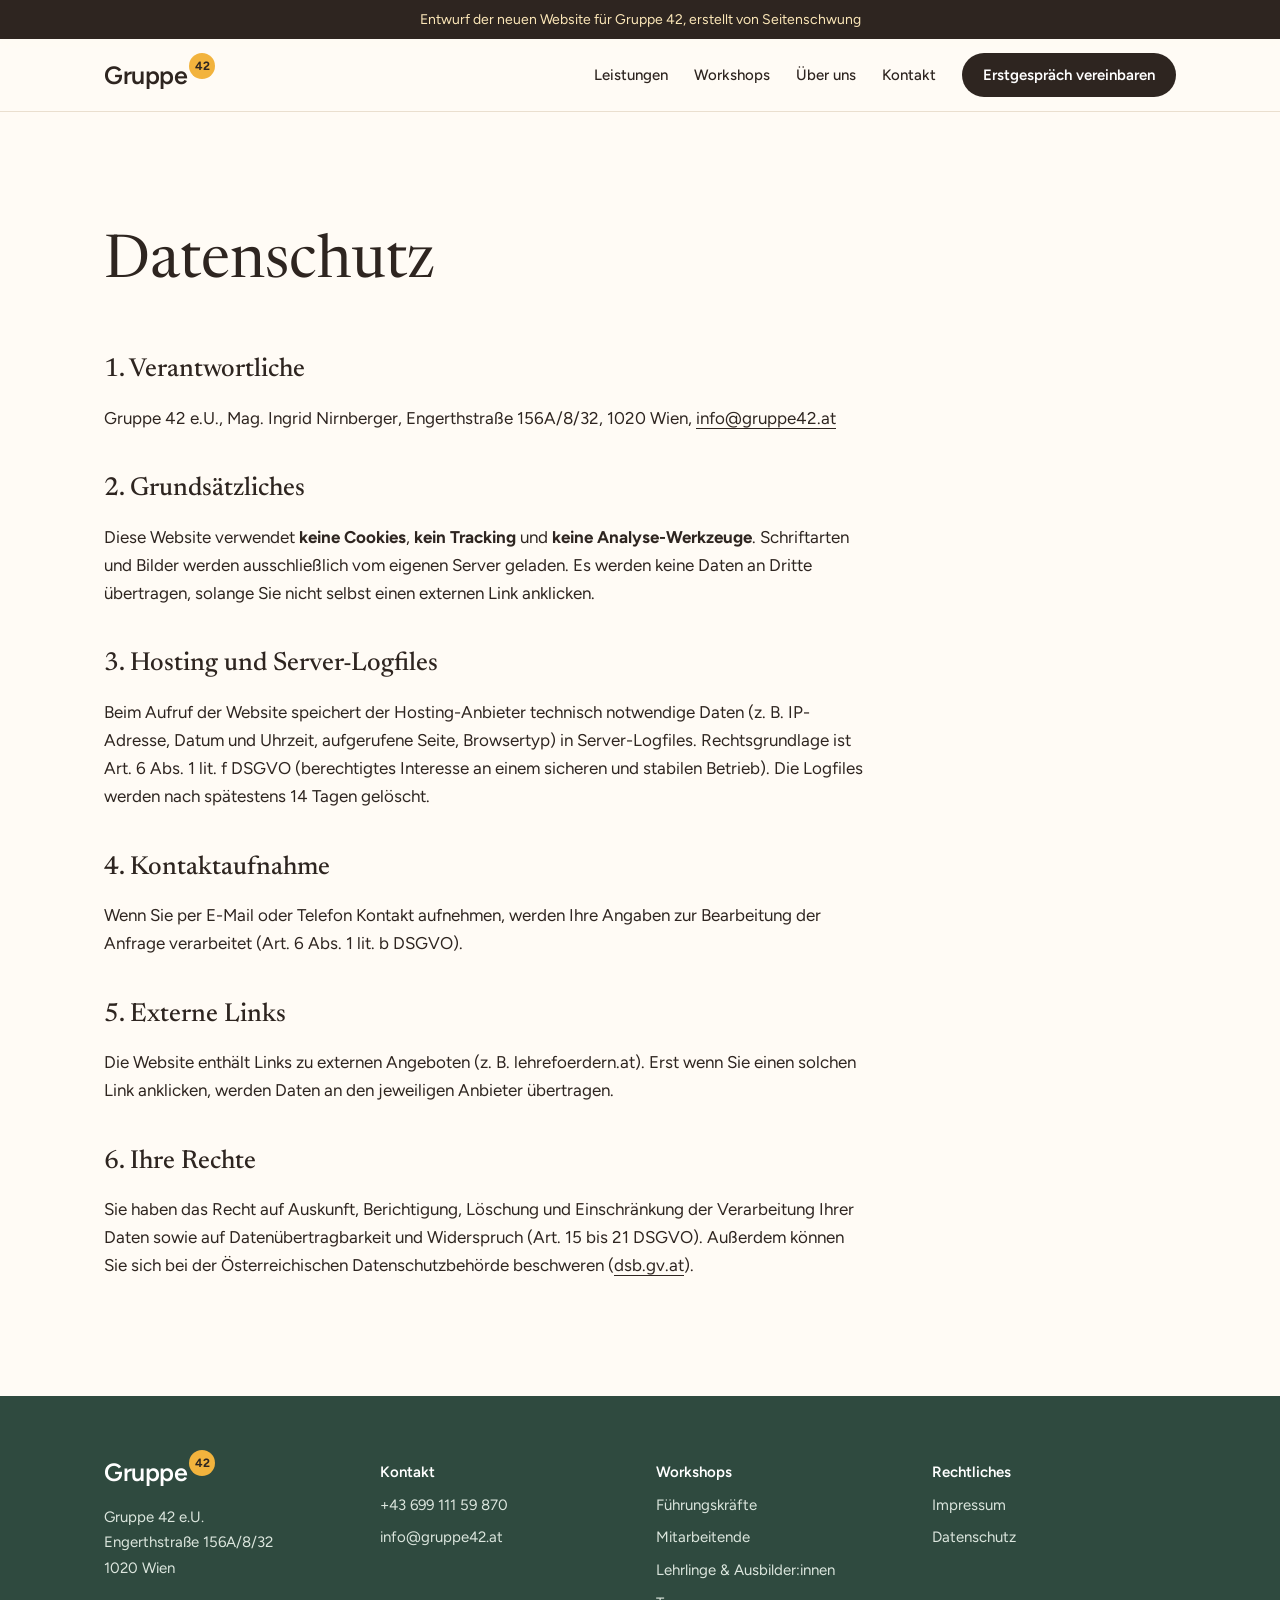
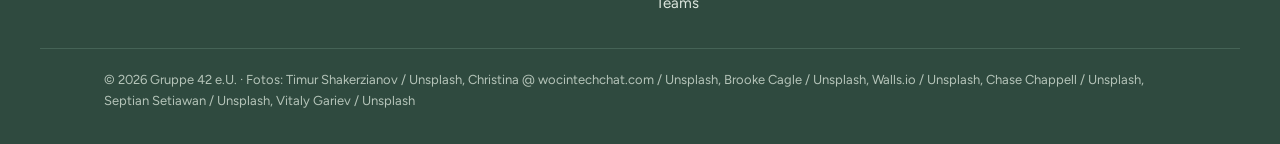
==== public/datenschutz.html @ 14078b22 "Add Gruppe 42 website (built from Nirnberger/sample_sites, template beratung) Static build of kunden" ====
<!doctype html>
<html lang="de">
<head>
<meta charset="utf-8">
<meta name="viewport" content="width=device-width, initial-scale=1">
<title>Datenschutz – Gruppe 42</title>
<meta name="description" content="Datenschutz der Website von Gruppe 42 e.U..">
<meta name="robots" content="noindex, nofollow">

<meta name="theme-color" content="#FFFBF5">
<link rel="icon" href="favicon.svg" type="image/svg+xml">
<link rel="preload" href="fonts/newsreader-latin-wght-normal.woff2" as="font" type="font/woff2" crossorigin>
<link rel="preload" href="fonts/figtree-latin-wght-normal.woff2" as="font" type="font/woff2" crossorigin>

<meta property="og:type" content="website">
<meta property="og:locale" content="de_AT">
<meta property="og:site_name" content="Gruppe 42">
<meta property="og:title" content="Datenschutz – Gruppe 42">
<meta property="og:description" content="Datenschutz der Website von Gruppe 42 e.U..">
<meta property="og:image" content="img/hero-1200.webp">
<meta name="twitter:card" content="summary_large_image">
<style>@font-face{font-family:"Newsreader";src:url("fonts/newsreader-latin-wght-normal.woff2") format("woff2");font-weight:400 600;font-style:normal;font-display:swap}@font-face{font-family:"Newsreader";src:url("fonts/newsreader-latin-wght-italic.woff2") format("woff2");font-weight:400 600;font-style:italic;font-display:swap}@font-face{font-family:"Figtree";src:url("fonts/figtree-latin-wght-normal.woff2") format("woff2");font-weight:400 700;font-style:normal;font-display:swap}:root{--honig:#F2B33D;--honig-hell:#FCE7B8;--creme:#FFFBF5;--sand:#F8EEDF;--espresso:#2E2520;--text-2:#574A40;--stein:#74655A;--terrakotta:#9A4E1A;--wald:#2F4A3F;--wald-linie:#456356;--salbei:#DCE6DE;--salbei-2:#B5C4B9;--linie:#EADFCF;--linie-2:#E0D2BE;--titel:"Newsreader",Georgia,serif;--text:"Figtree",system-ui,-apple-system,"Segoe UI",sans-serif;--breite:1200px;--rand:clamp(20px,5vw,64px);--abstand:clamp(64px,8vw,112px)}*,*::before,*::after{box-sizing:border-box}html{-webkit-text-size-adjust:100%;scroll-behavior:smooth;scroll-padding-top:88px}@media (prefers-reduced-motion:reduce){html{scroll-behavior:auto}}body{margin:0;background:var(--creme);color:var(--espresso);font-family:var(--text);font-size:17px;line-height:1.65}img{max-width:100%;height:auto;display:block}picture{display:contents}a{color:var(--espresso);text-underline-offset:4px}a:hover{color:var(--terrakotta)}:focus-visible{outline:3px solid var(--espresso);outline-offset:3px;border-radius:4px}h1,h2,h3,p,ul,ol,figure,blockquote{margin:0}em{font-style:italic;color:var(--terrakotta)}.sr-only{position:absolute;width:1px;height:1px;overflow:hidden;clip:rect(0 0 0 0);white-space:nowrap}.skip-link{position:absolute;left:16px;top:-60px;z-index:50;padding:10px 16px;background:var(--espresso);color:#fff;border-radius:8px}.skip-link:focus{top:12px;color:#fff}.container{max-width:var(--breite);margin:0 auto;padding-inline:var(--rand)}.abschnitt{padding-block:var(--abstand)}.sand{background:var(--sand)}.kicker{font-size:13px;font-weight:600;letter-spacing:.12em;text-transform:uppercase;color:var(--terrakotta);margin-bottom:14px}.titel-gross,.titel{font-family:var(--titel);font-weight:400;letter-spacing:-.01em}.titel{font-size:clamp(34px,4.4vw,54px);line-height:1.08}.leise{color:var(--text-2)}.kopfzeile{display:flex;flex-wrap:wrap;justify-content:space-between;align-items:flex-end;gap:16px 40px;margin-bottom:48px}.kopfzeile>div{max-width:680px}.textlink{font-weight:600;text-decoration-thickness:2px}.entwurf{background:var(--espresso);color:var(--honig-hell);font-size:14px;text-align:center;padding:8px 16px}.knopf{display:inline-flex;align-items:center;justify-content:center;gap:10px;min-height:52px;padding:0 26px;border-radius:999px;font-weight:600;text-decoration:none;border:1.5px solid transparent;transition:background-color .2s,color .2s,border-color .2s}.knopf .icon{width:18px;height:18px}.knopf-honig{background:var(--honig);color:var(--espresso)}.knopf-honig:hover{background:#E8A52A;color:var(--espresso)}.knopf-dunkel{background:var(--espresso);color:#fff}.knopf-dunkel:hover{background:#4A3D35;color:#fff}.knopf-rand{border-color:var(--espresso);color:var(--espresso)}.knopf-rand:hover{background:var(--espresso);color:#fff}.knoepfe{display:flex;flex-wrap:wrap;gap:12px}.icon{width:20px;height:20px;flex:none}.kopf{position:sticky;top:0;z-index:20;background:rgba(255,251,245,.94);backdrop-filter:blur(8px);border-bottom:1px solid var(--linie)}.kopf-innen{display:flex;flex-wrap:wrap;align-items:center;justify-content:space-between;gap:10px 28px;padding-block:14px}.marke{display:inline-flex;align-items:flex-start;gap:2px;text-decoration:none;color:var(--espresso);font-size:25px;font-weight:600;letter-spacing:-.02em;line-height:1}.marke:hover{color:var(--espresso)}.marke-zahl{display:inline-flex;align-items:center;justify-content:center;width:26px;height:26px;margin-top:-10px;border-radius:999px;background:var(--honig);font-size:12px;font-weight:700;letter-spacing:0}.hauptnav ul{display:flex;flex-wrap:wrap;align-items:center;gap:4px 26px;list-style:none;padding:0;font-size:15px;font-weight:500}.hauptnav a{text-decoration:none;padding-block:6px}.hauptnav a[aria-current="page"]{box-shadow:inset 0 -3px 0 var(--honig)}.hauptnav .knopf{min-height:44px;padding:0 20px}@media (max-width:860px){.kopf{position:static}.hauptnav{width:100%}.hauptnav ul{gap:2px 18px}.hauptnav li:last-child{width:100%;margin-top:6px}.hauptnav .knopf{width:100%}}.hero-text{display:flex;flex-wrap:wrap;align-items:flex-end;justify-content:space-between;gap:32px 64px;padding-block:clamp(48px,8vw,112px) clamp(36px,5vw,64px)}.hero-text>div:first-child{flex:2 1 560px;min-width:0}.hero-text>div:last-child{flex:1 1 300px;min-width:0;max-width:420px}.hero h1{font-family:var(--titel);font-weight:400;font-size:clamp(46px,7.2vw,100px);line-height:1;letter-spacing:-.02em}.hero-lead{font-size:18px;color:var(--text-2);margin-bottom:28px}.hero-bild{max-width:1360px;margin:0 auto;padding-inline:clamp(12px,3vw,40px)}.hero-bild img{width:100%;height:clamp(300px,46vw,640px);object-fit:cover;border-radius:32px}.zahlen{display:grid;grid-template-columns:repeat(auto-fit,minmax(220px,1fr));border-top:1px solid var(--linie);margin-top:48px;list-style:none;padding:0}.zahlen li{padding:24px 24px 0 0}.zahlen strong{display:block;font-family:var(--titel);font-weight:400;font-size:44px;line-height:1}.zahlen span{display:block;margin-top:6px;font-size:14px;color:var(--stein)}.referenzen{padding-block:40px 44px}.referenzen-titel{font-size:13px;font-weight:600;letter-spacing:.12em;text-transform:uppercase;color:var(--stein);margin-bottom:20px}.referenzen ul{display:grid;grid-template-columns:repeat(auto-fit,minmax(160px,1fr));list-style:none;padding:0;border-top:1px solid var(--linie-2);border-left:1px solid var(--linie-2)}.referenzen li{display:flex;align-items:center;justify-content:center;min-height:72px;padding:12px;text-align:center;font-size:17px;font-weight:700;color:var(--text-2);border-right:1px solid var(--linie-2);border-bottom:1px solid var(--linie-2)}.haltung{background:var(--wald);color:#fff}.haltung .container{display:flex;flex-wrap:wrap;gap:40px 64px;align-items:flex-end}.haltung .kicker{color:var(--honig)}.haltung-zitat{flex:2 1 520px;min-width:0}.haltung-zitat p:not(.kicker){font-family:var(--titel);font-size:clamp(32px,4.2vw,54px);line-height:1.12}.haltung-zitat em{color:var(--honig)}.haltung-neben{flex:1 1 300px;min-width:0;color:var(--salbei)}.geschichte .container{display:flex;flex-wrap:wrap;gap:48px 80px;align-items:flex-start}.geschichte-intro{flex:1 1 340px;min-width:0;max-width:440px}.geschichte-intro>p{margin-top:24px;color:var(--text-2)}.qualifikationen{margin-top:32px;padding-top:24px;border-top:1px solid var(--linie)}.qualifikationen h3{font-size:13px;font-weight:700;letter-spacing:.1em;text-transform:uppercase;margin-bottom:12px}.qualifikationen ul{list-style:none;padding:0;display:grid;gap:8px;font-size:15px;color:var(--text-2)}.zeitleiste{flex:2 1 520px;min-width:0;list-style:none;padding:0}.zeitleiste li{position:relative;display:flex;flex-wrap:wrap;gap:4px 28px;padding:0 0 32px 32px;border-left:2px solid var(--linie)}.zeitleiste li:last-child{padding-bottom:0;border-left-color:transparent}.zeitleiste li::before{content:"";position:absolute;left:-7px;top:10px;width:12px;height:12px;border-radius:999px;background:var(--linie-2)}.zeitleiste li.hervor::before{left:-9px;top:8px;width:16px;height:16px;background:var(--honig)}.zeitleiste li:last-child::before{left:-9px;top:8px;width:16px;height:16px;background:var(--wald)}.zeitleiste-jahr{flex:0 0 96px;font-family:var(--titel);font-size:34px;line-height:1.1;color:var(--terrakotta)}.zeitleiste li:last-child .zeitleiste-jahr{color:var(--wald)}.zeitleiste-text{flex:1 1 260px;min-width:0}.zeitleiste-text strong{display:block;font-size:18px}.zeitleiste-text span{color:var(--text-2)}.karten{display:grid;grid-template-columns:repeat(auto-fit,minmax(290px,1fr));gap:24px;list-style:none;padding:0}.karte{display:flex;flex-direction:column;background:var(--creme);border-radius:24px;overflow:hidden}.karte img{width:100%;aspect-ratio:16 / 10;object-fit:cover}.karte-inhalt{display:flex;flex-direction:column;gap:16px;padding:24px 28px 28px;flex:1}.karte h3{font-size:24px;line-height:1.25;font-weight:700;letter-spacing:-.01em}.karte p{color:var(--text-2)}.karte .textlink{margin-top:auto}.schlagworte{display:flex;flex-wrap:wrap;gap:8px;list-style:none;padding:0}.schlagworte li{font-size:14px;font-weight:500;padding:6px 12px;border-radius:999px;background:var(--sand)}.zielgruppen{display:grid;grid-template-columns:repeat(auto-fit,minmax(250px,1fr));border-top:1px solid var(--linie);list-style:none;padding:0;column-gap:24px}.zielgruppe a{display:flex;flex-direction:column;gap:14px;padding:28px 0 32px;text-decoration:none;color:var(--espresso);border-bottom:1px solid var(--linie);height:100%}.zielgruppe img{width:100%;aspect-ratio:4 / 3;object-fit:cover;border-radius:20px}.zielgruppe-titel{font-size:20px;font-weight:700}.zielgruppe-teaser{font-family:var(--titel);font-size:24px;line-height:1.2;color:var(--text-2)}.zielgruppe-info{font-size:14px;color:var(--stein)}.zielgruppe a:hover .zielgruppe-titel{color:var(--terrakotta)}.plakette{align-self:flex-start;font-size:13px;font-weight:700;padding:5px 12px;border-radius:999px;background:var(--honig);color:var(--espresso)}.schritte{display:grid;grid-template-columns:repeat(auto-fit,minmax(230px,1fr));gap:24px;list-style:none;padding:0;counter-reset:schritt}.schritte li{display:flex;flex-direction:column;gap:12px;counter-increment:schritt}.schritte li::before{content:counter(schritt);display:inline-flex;align-items:center;justify-content:center;width:48px;height:48px;border-radius:999px;border:1.5px solid var(--espresso);font-weight:700}.schritte li:first-child::before{background:var(--honig);border-color:var(--honig)}.schritte strong{font-size:20px}.schritte span{color:var(--text-2)}.stimmen{display:flex;flex-wrap:wrap;gap:48px;align-items:flex-start}.stimme-haupt{flex:3 1 520px;min-width:0}.stimme-haupt blockquote{font-family:var(--titel);font-size:clamp(30px,3.4vw,44px);line-height:1.15}.stimme-weitere{flex:2 1 340px;min-width:0;display:grid;gap:16px}.stimme-karte{padding:24px;border-radius:20px;background:var(--sand)}.stimme-karte blockquote{font-size:16px;line-height:1.6}figcaption{margin-top:14px;font-size:14px;color:var(--stein)}figcaption strong{color:var(--espresso);font-weight:700}.stimme-haupt figcaption{margin-top:24px;font-size:15px}.person .container{display:flex;flex-wrap:wrap;gap:48px 72px;align-items:center}.person-bild{flex:1 1 300px;min-width:0;max-width:440px;position:relative}.person-bild::before{content:"";position:absolute;inset:24px -16px -16px 24px;border-radius:32px;background:var(--honig)}.person-bild img,.person-bild .platzhalter{position:relative;width:100%;aspect-ratio:4 / 5;object-fit:cover;border-radius:32px}.person-text{flex:1 1 440px;min-width:0}.person-rolle{margin:8px 0 24px;font-size:18px;font-weight:600}.person-text>p:not(.kicker):not(.person-rolle){color:var(--text-2);margin-bottom:24px}.fakten{display:grid;grid-template-columns:repeat(auto-fit,minmax(220px,1fr));gap:14px 24px;list-style:none;padding:0;font-size:15px;margin-bottom:32px}.fakten li{padding-top:12px;border-top:1px solid var(--linie-2)}.fakten strong{display:block}.platzhalter{background:var(--sand)}.kontaktband{background:var(--honig)}.kontaktband .container{display:flex;flex-wrap:wrap;gap:32px 64px;align-items:center;justify-content:space-between}.kontaktband-text{flex:2 1 480px;min-width:0}.kontaktband h2{font-family:var(--titel);font-weight:400;font-size:clamp(36px,5vw,62px);line-height:1.04}.kontaktband h2 em{color:var(--espresso)}.kontaktband p{margin-top:18px;max-width:560px;font-size:18px}.kontaktband .knoepfe{flex:1 1 260px;min-width:0;flex-direction:column}.kontaktband .knopf{min-height:56px}.seitenkopf{background:var(--sand)}.brotkrumen{font-size:14px;color:var(--stein);padding-top:28px;margin-bottom:clamp(28px,5vw,56px)}.brotkrumen ol{display:flex;flex-wrap:wrap;gap:6px;list-style:none;padding:0}.brotkrumen li + li::before{content:"/";margin-right:6px}.brotkrumen a{color:var(--stein)}.seitenkopf-inhalt{display:flex;flex-wrap:wrap;align-items:center;gap:40px 64px;padding-bottom:clamp(56px,7vw,88px)}.seitenkopf-text{flex:2 1 520px;min-width:0}.seitenkopf h1{font-family:var(--titel);font-weight:400;font-size:clamp(42px,5.6vw,74px);line-height:1.04;letter-spacing:-.01em}.seitenkopf-text>p:last-child{margin-top:28px;max-width:620px;font-size:clamp(18px,1.6vw,20px);color:var(--text-2)}.seitenkopf-bild{flex:1 1 360px;min-width:0;position:relative;padding:0 0 24px 24px}.seitenkopf-bild::before{content:"";position:absolute;left:0;bottom:0;width:60%;height:70%;border-radius:28px;background:var(--honig)}.seitenkopf-bild img{position:relative;width:100%;aspect-ratio:4 / 3;object-fit:cover;border-radius:28px}.filter{display:flex;flex-wrap:wrap;gap:8px}.filter[hidden]{display:none}.filter button{min-height:44px;padding:0 18px;border-radius:999px;font:inherit;font-size:15px;font-weight:600;cursor:pointer;background:var(--creme);color:var(--espresso);border:1.5px solid var(--linie-2)}.filter button[aria-pressed="true"]{background:var(--espresso);color:#fff;border-color:var(--espresso)}.workshops{display:grid;grid-template-columns:repeat(auto-fill,minmax(290px,1fr));gap:20px;list-style:none;padding:0}.workshops li[hidden]{display:none}.workshop{display:flex;flex-direction:column;gap:12px;padding:28px;border-radius:24px;border:1px solid var(--linie);background:var(--creme);height:100%}.workshop-kat{font-size:12px;font-weight:700;letter-spacing:.1em;text-transform:uppercase;color:var(--terrakotta)}.workshop h3{font-size:21px;line-height:1.3;font-weight:700;letter-spacing:-.01em}.workshop p{font-size:15px;line-height:1.6;color:var(--text-2)}.workshop-fuss{margin-top:auto;padding-top:16px;border-top:1px solid var(--linie);display:flex;justify-content:space-between;align-items:center;gap:12px;font-size:14px}.workshop-fuss span{color:var(--stein)}.foerderung{display:flex;gap:16px;align-items:center;margin-top:32px;padding:18px 22px;border-radius:16px;background:var(--honig-hell)}.foerderung strong{font-family:var(--titel);font-weight:400;font-size:34px;line-height:1;white-space:nowrap}.rahmen{background:var(--wald);color:#fff}.rahmen .titel em{color:var(--honig)}.rahmen ul{display:grid;grid-template-columns:repeat(auto-fit,minmax(240px,1fr));gap:32px;list-style:none;padding:0;margin-top:40px}.rahmen li{border-top:2px solid var(--honig);padding-top:18px;color:var(--salbei)}.rahmen strong{display:block;font-size:18px;color:#fff;margin-bottom:8px}.zitat-gross blockquote{max-width:900px;font-family:var(--titel);font-size:clamp(30px,3.4vw,44px);line-height:1.15}.abschnitte{display:grid;grid-template-columns:repeat(auto-fit,minmax(280px,1fr));gap:24px;list-style:none;padding:0;counter-reset:abschnitt}.abschnitte li{padding:28px;border-radius:24px;background:var(--creme);border:1px solid var(--linie);counter-increment:abschnitt}.abschnitte li::before{content:"0" counter(abschnitt);display:block;font-family:var(--titel);font-size:34px;color:var(--terrakotta);margin-bottom:8px}.abschnitte h2{font-size:22px;font-weight:700}.abschnitte .untertitel{font-family:var(--titel);font-style:italic;font-size:20px;margin:6px 0 12px}.abschnitte p:last-child{color:var(--text-2)}.rechtliches h1{font-family:var(--titel);font-weight:400;font-size:clamp(40px,5vw,60px);margin-bottom:32px}.rechtstext{max-width:760px}.rechtstext h2{font-family:var(--titel);font-weight:500;font-size:26px;margin:36px 0 12px}.rechtstext p,.rechtstext ul{margin-bottom:14px}.fuss{background:var(--wald);color:var(--salbei);font-size:15px}.fuss a{color:var(--salbei);text-decoration:none}.fuss a:hover{color:#fff;text-decoration:underline}.fuss-innen{display:grid;grid-template-columns:repeat(auto-fit,minmax(200px,1fr));gap:32px;padding-block:64px 32px}.fuss .marke{color:#fff}.fuss .marke-zahl{color:var(--espresso)}.fuss address{font-style:normal;margin-top:16px;line-height:1.7}.fuss h2{font-size:15px;font-weight:600;color:#fff;margin-bottom:8px}.fuss ul{list-style:none;padding:0;display:grid;gap:8px}.fuss-unten{border-top:1px solid var(--wald-linie);padding-block:20px 32px;font-size:13px;color:var(--salbei-2)}</style>
<script src="js/main.js?v=186d79c0" defer></script>
</head>
<body>
<a class="skip-link" href="#inhalt">Zum Inhalt springen</a>
<div class="entwurf" role="note">Entwurf der neuen Website für Gruppe 42, erstellt von Seitenschwung</div>
<header class="kopf">
  <div class="container kopf-innen">
    <a class="marke" href="./" aria-label="Gruppe 42, Startseite">Gruppe<span class="marke-zahl">42</span></a>
    <nav class="hauptnav" aria-label="Hauptmenü">
      <ul>
        <li><a href="./#leistungen">Leistungen</a></li>
        <li><a href="./#zielgruppen">Workshops</a></li>
        <li><a href="./#geschichte">Über uns</a></li>
        <li><a href="#kontakt">Kontakt</a></li>
        <li><a class="knopf knopf-dunkel" href="#kontakt">Erstgespräch vereinbaren</a></li>
      </ul>
    </nav>
  </div>
</header>
<main id="inhalt">
<section class="abschnitt rechtliches"><div class="container"><h1>Datenschutz</h1><div class="rechtstext"><h2>1. Verantwortliche</h2>
<p>Gruppe 42 e.U., Mag. Ingrid Nirnberger, Engerthstraße 156A/8/32, 1020 Wien, <a href="mailto:info@gruppe42.at">info@gruppe42.at</a></p>
<h2>2. Grundsätzliches</h2>
<p>Diese Website verwendet <strong>keine Cookies</strong>, <strong>kein Tracking</strong> und <strong>keine Analyse-Werkzeuge</strong>. Schriftarten und Bilder werden ausschließlich vom eigenen Server geladen. Es werden keine Daten an Dritte übertragen, solange Sie nicht selbst einen externen Link anklicken.</p>
<h2>3. Hosting und Server-Logfiles</h2>
<p>Beim Aufruf der Website speichert der Hosting-Anbieter technisch notwendige Daten (z. B. IP-Adresse, Datum und Uhrzeit, aufgerufene Seite, Browsertyp) in Server-Logfiles. Rechtsgrundlage ist Art. 6 Abs. 1 lit. f DSGVO (berechtigtes Interesse an einem sicheren und stabilen Betrieb). Die Logfiles werden nach spätestens 14 Tagen gelöscht.</p>
<h2>4. Kontaktaufnahme</h2>
<p>Wenn Sie per E-Mail oder Telefon Kontakt aufnehmen, werden Ihre Angaben zur Bearbeitung der Anfrage verarbeitet (Art. 6 Abs. 1 lit. b DSGVO).</p>
<h2>5. Externe Links</h2>
<p>Die Website enthält Links zu externen Angeboten (z. B. lehrefoerdern.at). Erst wenn Sie einen solchen Link anklicken, werden Daten an den jeweiligen Anbieter übertragen.</p>
<h2>6. Ihre Rechte</h2>
<p>Sie haben das Recht auf Auskunft, Berichtigung, Löschung und Einschränkung der Verarbeitung Ihrer Daten sowie auf Datenübertragbarkeit und Widerspruch (Art. 15 bis 21 DSGVO). Außerdem können Sie sich bei der Österreichischen Datenschutzbehörde beschweren (<a href="https://www.dsb.gv.at" rel="noopener">dsb.gv.at</a>).</p></div></div></section>
</main>
<footer class="fuss">
  <div class="container fuss-innen">
    <div>
      <a class="marke" href="./" aria-label="Gruppe 42, Startseite">Gruppe<span class="marke-zahl">42</span></a>
      <address>Gruppe 42 e.U.<br>Engerthstraße 156A/8/32<br>1020 Wien</address>
    </div>
    <div>
      <h2>Kontakt</h2>
      <ul>
        <li><a href="tel:+4369911159870">+43 699 111 59 870</a></li>
        <li><a href="mailto:info@gruppe42.at">info@gruppe42.at</a></li>
      </ul>
    </div>
    <div>
      <h2>Workshops</h2>
      <ul><li><a href="fuehrungskraefte.html">Führungskräfte</a></li><li><a href="mitarbeitende.html">Mitarbeitende</a></li><li><a href="lehrlinge.html">Lehrlinge &amp; Ausbilder:innen</a></li><li><a href="teams.html">Teams</a></li></ul>
    </div>
    <div>
      <h2>Rechtliches</h2>
      <ul><li><a href="impressum.html">Impressum</a></li><li><a href="datenschutz.html">Datenschutz</a></li></ul>
    </div>
  </div>
  <div class="container fuss-unten">
    <p>© <span data-jahr>2026</span> Gruppe 42 e.U. · Fotos: Timur Shakerzianov / Unsplash, Christina @ wocintechchat.com / Unsplash, Brooke Cagle / Unsplash, Walls.io / Unsplash, Chase Chappell / Unsplash, Septian Setiawan / Unsplash, Vitaly Gariev / Unsplash</p>
  </div>
</footer>
</body>
</html>
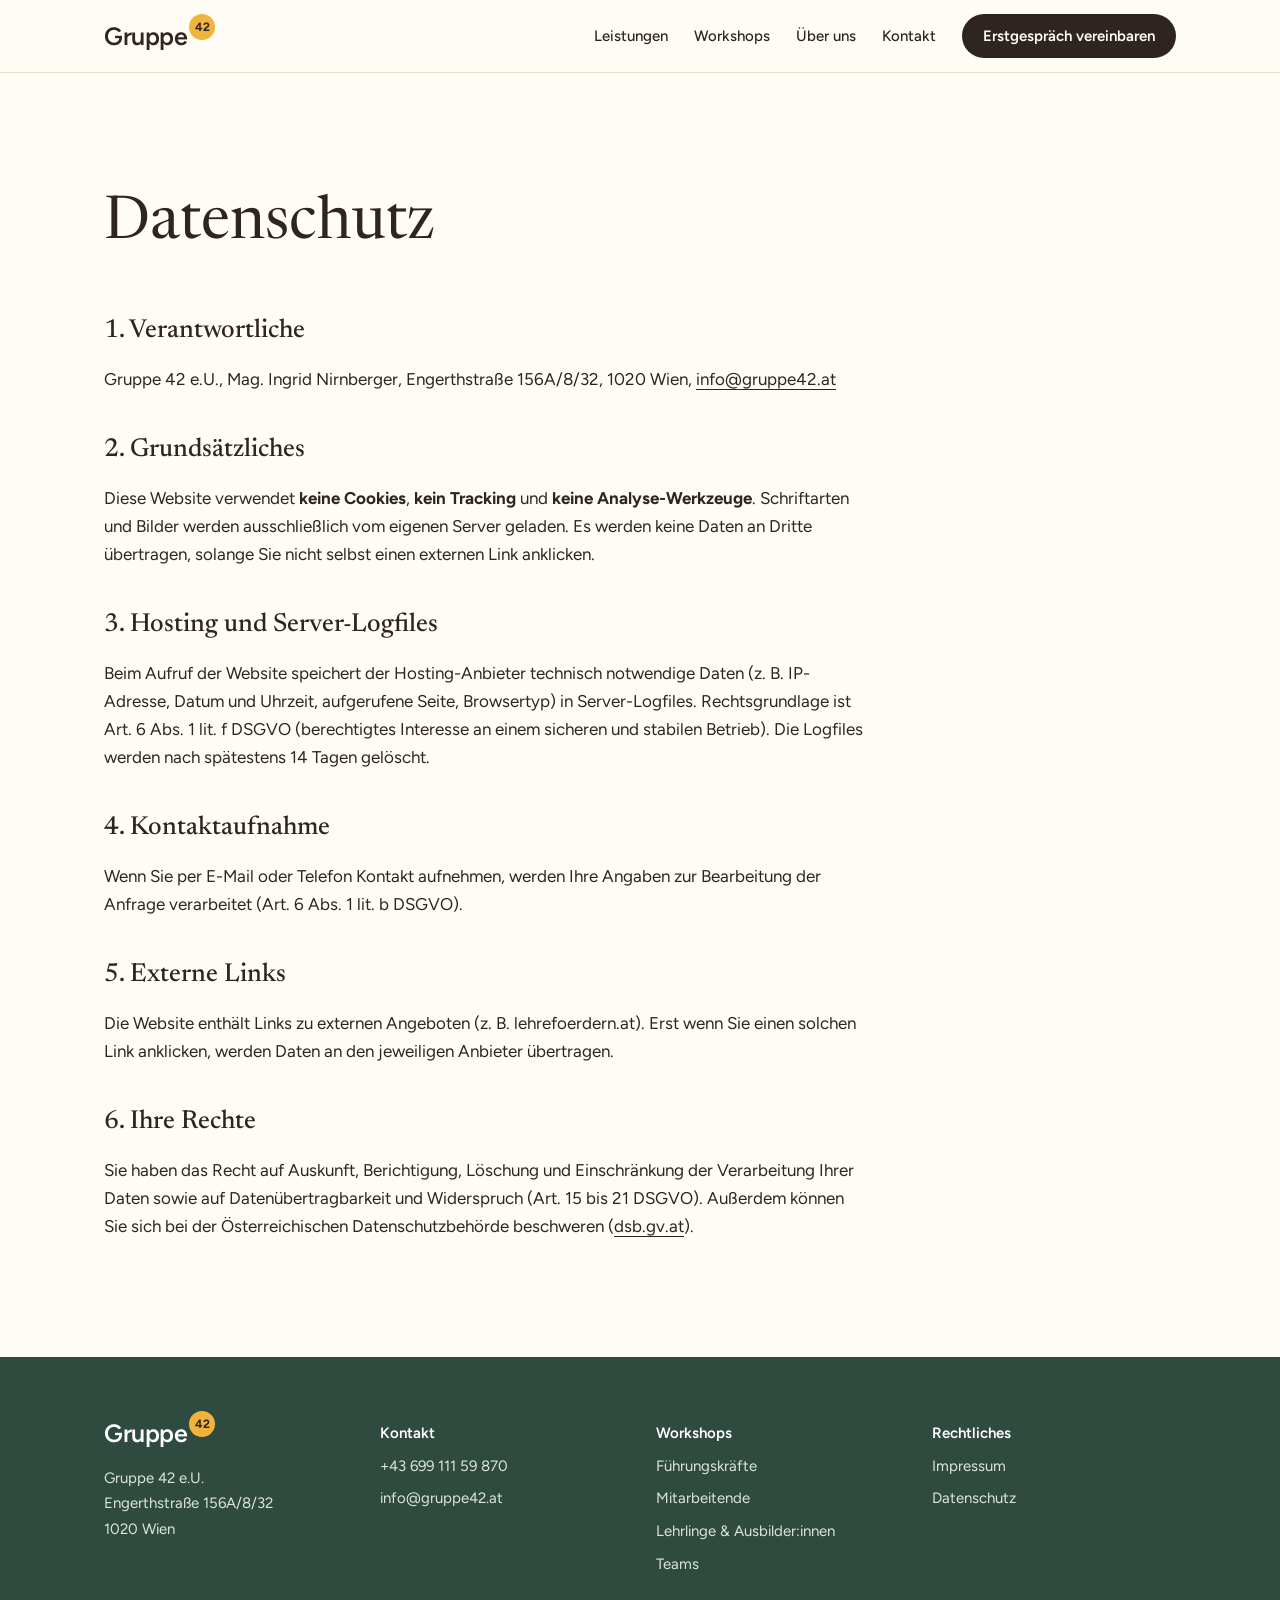
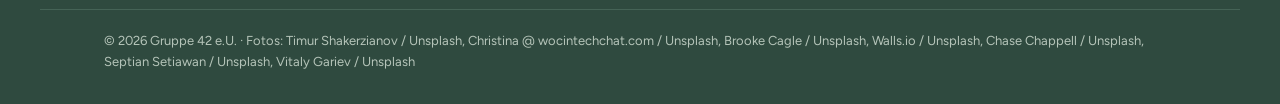
==== commit c50dbb36: "Build Gruppe 42 as indexable site so Lighthouse SEO passes Demo mode adds noindex, which dropped Lig" ====
--- a/public/datenschutz.html
+++ b/public/datenschutz.html
@@ -5,8 +5,8 @@
 <meta name="viewport" content="width=device-width, initial-scale=1">
 <title>Datenschutz – Gruppe 42</title>
 <meta name="description" content="Datenschutz der Website von Gruppe 42 e.U..">
-<meta name="robots" content="noindex, nofollow">
 
+<link rel="canonical" href="https://gruppe42.seitenschwung.com/datenschutz.html">
 <meta name="theme-color" content="#FFFBF5">
 <link rel="icon" href="favicon.svg" type="image/svg+xml">
 <link rel="preload" href="fonts/newsreader-latin-wght-normal.woff2" as="font" type="font/woff2" crossorigin>
@@ -17,14 +17,15 @@
 <meta property="og:site_name" content="Gruppe 42">
 <meta property="og:title" content="Datenschutz – Gruppe 42">
 <meta property="og:description" content="Datenschutz der Website von Gruppe 42 e.U..">
-<meta property="og:image" content="img/hero-1200.webp">
+<meta property="og:url" content="https://gruppe42.seitenschwung.com/datenschutz.html">
+<meta property="og:image" content="https://gruppe42.seitenschwung.com/img/hero-1200.webp">
 <meta name="twitter:card" content="summary_large_image">
 <style>@font-face{font-family:"Newsreader";src:url("fonts/newsreader-latin-wght-normal.woff2") format("woff2");font-weight:400 600;font-style:normal;font-display:swap}@font-face{font-family:"Newsreader";src:url("fonts/newsreader-latin-wght-italic.woff2") format("woff2");font-weight:400 600;font-style:italic;font-display:swap}@font-face{font-family:"Figtree";src:url("fonts/figtree-latin-wght-normal.woff2") format("woff2");font-weight:400 700;font-style:normal;font-display:swap}:root{--honig:#F2B33D;--honig-hell:#FCE7B8;--creme:#FFFBF5;--sand:#F8EEDF;--espresso:#2E2520;--text-2:#574A40;--stein:#74655A;--terrakotta:#9A4E1A;--wald:#2F4A3F;--wald-linie:#456356;--salbei:#DCE6DE;--salbei-2:#B5C4B9;--linie:#EADFCF;--linie-2:#E0D2BE;--titel:"Newsreader",Georgia,serif;--text:"Figtree",system-ui,-apple-system,"Segoe UI",sans-serif;--breite:1200px;--rand:clamp(20px,5vw,64px);--abstand:clamp(64px,8vw,112px)}*,*::before,*::after{box-sizing:border-box}html{-webkit-text-size-adjust:100%;scroll-behavior:smooth;scroll-padding-top:88px}@media (prefers-reduced-motion:reduce){html{scroll-behavior:auto}}body{margin:0;background:var(--creme);color:var(--espresso);font-family:var(--text);font-size:17px;line-height:1.65}img{max-width:100%;height:auto;display:block}picture{display:contents}a{color:var(--espresso);text-underline-offset:4px}a:hover{color:var(--terrakotta)}:focus-visible{outline:3px solid var(--espresso);outline-offset:3px;border-radius:4px}h1,h2,h3,p,ul,ol,figure,blockquote{margin:0}em{font-style:italic;color:var(--terrakotta)}.sr-only{position:absolute;width:1px;height:1px;overflow:hidden;clip:rect(0 0 0 0);white-space:nowrap}.skip-link{position:absolute;left:16px;top:-60px;z-index:50;padding:10px 16px;background:var(--espresso);color:#fff;border-radius:8px}.skip-link:focus{top:12px;color:#fff}.container{max-width:var(--breite);margin:0 auto;padding-inline:var(--rand)}.abschnitt{padding-block:var(--abstand)}.sand{background:var(--sand)}.kicker{font-size:13px;font-weight:600;letter-spacing:.12em;text-transform:uppercase;color:var(--terrakotta);margin-bottom:14px}.titel-gross,.titel{font-family:var(--titel);font-weight:400;letter-spacing:-.01em}.titel{font-size:clamp(34px,4.4vw,54px);line-height:1.08}.leise{color:var(--text-2)}.kopfzeile{display:flex;flex-wrap:wrap;justify-content:space-between;align-items:flex-end;gap:16px 40px;margin-bottom:48px}.kopfzeile>div{max-width:680px}.textlink{font-weight:600;text-decoration-thickness:2px}.entwurf{background:var(--espresso);color:var(--honig-hell);font-size:14px;text-align:center;padding:8px 16px}.knopf{display:inline-flex;align-items:center;justify-content:center;gap:10px;min-height:52px;padding:0 26px;border-radius:999px;font-weight:600;text-decoration:none;border:1.5px solid transparent;transition:background-color .2s,color .2s,border-color .2s}.knopf .icon{width:18px;height:18px}.knopf-honig{background:var(--honig);color:var(--espresso)}.knopf-honig:hover{background:#E8A52A;color:var(--espresso)}.knopf-dunkel{background:var(--espresso);color:#fff}.knopf-dunkel:hover{background:#4A3D35;color:#fff}.knopf-rand{border-color:var(--espresso);color:var(--espresso)}.knopf-rand:hover{background:var(--espresso);color:#fff}.knoepfe{display:flex;flex-wrap:wrap;gap:12px}.icon{width:20px;height:20px;flex:none}.kopf{position:sticky;top:0;z-index:20;background:rgba(255,251,245,.94);backdrop-filter:blur(8px);border-bottom:1px solid var(--linie)}.kopf-innen{display:flex;flex-wrap:wrap;align-items:center;justify-content:space-between;gap:10px 28px;padding-block:14px}.marke{display:inline-flex;align-items:flex-start;gap:2px;text-decoration:none;color:var(--espresso);font-size:25px;font-weight:600;letter-spacing:-.02em;line-height:1}.marke:hover{color:var(--espresso)}.marke-zahl{display:inline-flex;align-items:center;justify-content:center;width:26px;height:26px;margin-top:-10px;border-radius:999px;background:var(--honig);font-size:12px;font-weight:700;letter-spacing:0}.hauptnav ul{display:flex;flex-wrap:wrap;align-items:center;gap:4px 26px;list-style:none;padding:0;font-size:15px;font-weight:500}.hauptnav a{text-decoration:none;padding-block:6px}.hauptnav a[aria-current="page"]{box-shadow:inset 0 -3px 0 var(--honig)}.hauptnav .knopf{min-height:44px;padding:0 20px}@media (max-width:860px){.kopf{position:static}.hauptnav{width:100%}.hauptnav ul{gap:2px 18px}.hauptnav li:last-child{width:100%;margin-top:6px}.hauptnav .knopf{width:100%}}.hero-text{display:flex;flex-wrap:wrap;align-items:flex-end;justify-content:space-between;gap:32px 64px;padding-block:clamp(48px,8vw,112px) clamp(36px,5vw,64px)}.hero-text>div:first-child{flex:2 1 560px;min-width:0}.hero-text>div:last-child{flex:1 1 300px;min-width:0;max-width:420px}.hero h1{font-family:var(--titel);font-weight:400;font-size:clamp(46px,7.2vw,100px);line-height:1;letter-spacing:-.02em}.hero-lead{font-size:18px;color:var(--text-2);margin-bottom:28px}.hero-bild{max-width:1360px;margin:0 auto;padding-inline:clamp(12px,3vw,40px)}.hero-bild img{width:100%;height:clamp(300px,46vw,640px);object-fit:cover;border-radius:32px}.zahlen{display:grid;grid-template-columns:repeat(auto-fit,minmax(220px,1fr));border-top:1px solid var(--linie);margin-top:48px;list-style:none;padding:0}.zahlen li{padding:24px 24px 0 0}.zahlen strong{display:block;font-family:var(--titel);font-weight:400;font-size:44px;line-height:1}.zahlen span{display:block;margin-top:6px;font-size:14px;color:var(--stein)}.referenzen{padding-block:40px 44px}.referenzen-titel{font-size:13px;font-weight:600;letter-spacing:.12em;text-transform:uppercase;color:var(--stein);margin-bottom:20px}.referenzen ul{display:grid;grid-template-columns:repeat(auto-fit,minmax(160px,1fr));list-style:none;padding:0;border-top:1px solid var(--linie-2);border-left:1px solid var(--linie-2)}.referenzen li{display:flex;align-items:center;justify-content:center;min-height:72px;padding:12px;text-align:center;font-size:17px;font-weight:700;color:var(--text-2);border-right:1px solid var(--linie-2);border-bottom:1px solid var(--linie-2)}.haltung{background:var(--wald);color:#fff}.haltung .container{display:flex;flex-wrap:wrap;gap:40px 64px;align-items:flex-end}.haltung .kicker{color:var(--honig)}.haltung-zitat{flex:2 1 520px;min-width:0}.haltung-zitat p:not(.kicker){font-family:var(--titel);font-size:clamp(32px,4.2vw,54px);line-height:1.12}.haltung-zitat em{color:var(--honig)}.haltung-neben{flex:1 1 300px;min-width:0;color:var(--salbei)}.geschichte .container{display:flex;flex-wrap:wrap;gap:48px 80px;align-items:flex-start}.geschichte-intro{flex:1 1 340px;min-width:0;max-width:440px}.geschichte-intro>p{margin-top:24px;color:var(--text-2)}.qualifikationen{margin-top:32px;padding-top:24px;border-top:1px solid var(--linie)}.qualifikationen h3{font-size:13px;font-weight:700;letter-spacing:.1em;text-transform:uppercase;margin-bottom:12px}.qualifikationen ul{list-style:none;padding:0;display:grid;gap:8px;font-size:15px;color:var(--text-2)}.zeitleiste{flex:2 1 520px;min-width:0;list-style:none;padding:0}.zeitleiste li{position:relative;display:flex;flex-wrap:wrap;gap:4px 28px;padding:0 0 32px 32px;border-left:2px solid var(--linie)}.zeitleiste li:last-child{padding-bottom:0;border-left-color:transparent}.zeitleiste li::before{content:"";position:absolute;left:-7px;top:10px;width:12px;height:12px;border-radius:999px;background:var(--linie-2)}.zeitleiste li.hervor::before{left:-9px;top:8px;width:16px;height:16px;background:var(--honig)}.zeitleiste li:last-child::before{left:-9px;top:8px;width:16px;height:16px;background:var(--wald)}.zeitleiste-jahr{flex:0 0 96px;font-family:var(--titel);font-size:34px;line-height:1.1;color:var(--terrakotta)}.zeitleiste li:last-child .zeitleiste-jahr{color:var(--wald)}.zeitleiste-text{flex:1 1 260px;min-width:0}.zeitleiste-text strong{display:block;font-size:18px}.zeitleiste-text span{color:var(--text-2)}.karten{display:grid;grid-template-columns:repeat(auto-fit,minmax(290px,1fr));gap:24px;list-style:none;padding:0}.karte{display:flex;flex-direction:column;background:var(--creme);border-radius:24px;overflow:hidden}.karte img{width:100%;aspect-ratio:16 / 10;object-fit:cover}.karte-inhalt{display:flex;flex-direction:column;gap:16px;padding:24px 28px 28px;flex:1}.karte h3{font-size:24px;line-height:1.25;font-weight:700;letter-spacing:-.01em}.karte p{color:var(--text-2)}.karte .textlink{margin-top:auto}.schlagworte{display:flex;flex-wrap:wrap;gap:8px;list-style:none;padding:0}.schlagworte li{font-size:14px;font-weight:500;padding:6px 12px;border-radius:999px;background:var(--sand)}.zielgruppen{display:grid;grid-template-columns:repeat(auto-fit,minmax(250px,1fr));border-top:1px solid var(--linie);list-style:none;padding:0;column-gap:24px}.zielgruppe a{display:flex;flex-direction:column;gap:14px;padding:28px 0 32px;text-decoration:none;color:var(--espresso);border-bottom:1px solid var(--linie);height:100%}.zielgruppe img{width:100%;aspect-ratio:4 / 3;object-fit:cover;border-radius:20px}.zielgruppe-titel{font-size:20px;font-weight:700}.zielgruppe-teaser{font-family:var(--titel);font-size:24px;line-height:1.2;color:var(--text-2)}.zielgruppe-info{font-size:14px;color:var(--stein)}.zielgruppe a:hover .zielgruppe-titel{color:var(--terrakotta)}.plakette{align-self:flex-start;font-size:13px;font-weight:700;padding:5px 12px;border-radius:999px;background:var(--honig);color:var(--espresso)}.schritte{display:grid;grid-template-columns:repeat(auto-fit,minmax(230px,1fr));gap:24px;list-style:none;padding:0;counter-reset:schritt}.schritte li{display:flex;flex-direction:column;gap:12px;counter-increment:schritt}.schritte li::before{content:counter(schritt);display:inline-flex;align-items:center;justify-content:center;width:48px;height:48px;border-radius:999px;border:1.5px solid var(--espresso);font-weight:700}.schritte li:first-child::before{background:var(--honig);border-color:var(--honig)}.schritte strong{font-size:20px}.schritte span{color:var(--text-2)}.stimmen{display:flex;flex-wrap:wrap;gap:48px;align-items:flex-start}.stimme-haupt{flex:3 1 520px;min-width:0}.stimme-haupt blockquote{font-family:var(--titel);font-size:clamp(30px,3.4vw,44px);line-height:1.15}.stimme-weitere{flex:2 1 340px;min-width:0;display:grid;gap:16px}.stimme-karte{padding:24px;border-radius:20px;background:var(--sand)}.stimme-karte blockquote{font-size:16px;line-height:1.6}figcaption{margin-top:14px;font-size:14px;color:var(--stein)}figcaption strong{color:var(--espresso);font-weight:700}.stimme-haupt figcaption{margin-top:24px;font-size:15px}.person .container{display:flex;flex-wrap:wrap;gap:48px 72px;align-items:center}.person-bild{flex:1 1 300px;min-width:0;max-width:440px;position:relative}.person-bild::before{content:"";position:absolute;inset:24px -16px -16px 24px;border-radius:32px;background:var(--honig)}.person-bild img,.person-bild .platzhalter{position:relative;width:100%;aspect-ratio:4 / 5;object-fit:cover;border-radius:32px}.person-text{flex:1 1 440px;min-width:0}.person-rolle{margin:8px 0 24px;font-size:18px;font-weight:600}.person-text>p:not(.kicker):not(.person-rolle){color:var(--text-2);margin-bottom:24px}.fakten{display:grid;grid-template-columns:repeat(auto-fit,minmax(220px,1fr));gap:14px 24px;list-style:none;padding:0;font-size:15px;margin-bottom:32px}.fakten li{padding-top:12px;border-top:1px solid var(--linie-2)}.fakten strong{display:block}.platzhalter{background:var(--sand)}.kontaktband{background:var(--honig)}.kontaktband .container{display:flex;flex-wrap:wrap;gap:32px 64px;align-items:center;justify-content:space-between}.kontaktband-text{flex:2 1 480px;min-width:0}.kontaktband h2{font-family:var(--titel);font-weight:400;font-size:clamp(36px,5vw,62px);line-height:1.04}.kontaktband h2 em{color:var(--espresso)}.kontaktband p{margin-top:18px;max-width:560px;font-size:18px}.kontaktband .knoepfe{flex:1 1 260px;min-width:0;flex-direction:column}.kontaktband .knopf{min-height:56px}.seitenkopf{background:var(--sand)}.brotkrumen{font-size:14px;color:var(--stein);padding-top:28px;margin-bottom:clamp(28px,5vw,56px)}.brotkrumen ol{display:flex;flex-wrap:wrap;gap:6px;list-style:none;padding:0}.brotkrumen li + li::before{content:"/";margin-right:6px}.brotkrumen a{color:var(--stein)}.seitenkopf-inhalt{display:flex;flex-wrap:wrap;align-items:center;gap:40px 64px;padding-bottom:clamp(56px,7vw,88px)}.seitenkopf-text{flex:2 1 520px;min-width:0}.seitenkopf h1{font-family:var(--titel);font-weight:400;font-size:clamp(42px,5.6vw,74px);line-height:1.04;letter-spacing:-.01em}.seitenkopf-text>p:last-child{margin-top:28px;max-width:620px;font-size:clamp(18px,1.6vw,20px);color:var(--text-2)}.seitenkopf-bild{flex:1 1 360px;min-width:0;position:relative;padding:0 0 24px 24px}.seitenkopf-bild::before{content:"";position:absolute;left:0;bottom:0;width:60%;height:70%;border-radius:28px;background:var(--honig)}.seitenkopf-bild img{position:relative;width:100%;aspect-ratio:4 / 3;object-fit:cover;border-radius:28px}.filter{display:flex;flex-wrap:wrap;gap:8px}.filter[hidden]{display:none}.filter button{min-height:44px;padding:0 18px;border-radius:999px;font:inherit;font-size:15px;font-weight:600;cursor:pointer;background:var(--creme);color:var(--espresso);border:1.5px solid var(--linie-2)}.filter button[aria-pressed="true"]{background:var(--espresso);color:#fff;border-color:var(--espresso)}.workshops{display:grid;grid-template-columns:repeat(auto-fill,minmax(290px,1fr));gap:20px;list-style:none;padding:0}.workshops li[hidden]{display:none}.workshop{display:flex;flex-direction:column;gap:12px;padding:28px;border-radius:24px;border:1px solid var(--linie);background:var(--creme);height:100%}.workshop-kat{font-size:12px;font-weight:700;letter-spacing:.1em;text-transform:uppercase;color:var(--terrakotta)}.workshop h3{font-size:21px;line-height:1.3;font-weight:700;letter-spacing:-.01em}.workshop p{font-size:15px;line-height:1.6;color:var(--text-2)}.workshop-fuss{margin-top:auto;padding-top:16px;border-top:1px solid var(--linie);display:flex;justify-content:space-between;align-items:center;gap:12px;font-size:14px}.workshop-fuss span{color:var(--stein)}.foerderung{display:flex;gap:16px;align-items:center;margin-top:32px;padding:18px 22px;border-radius:16px;background:var(--honig-hell)}.foerderung strong{font-family:var(--titel);font-weight:400;font-size:34px;line-height:1;white-space:nowrap}.rahmen{background:var(--wald);color:#fff}.rahmen .titel em{color:var(--honig)}.rahmen ul{display:grid;grid-template-columns:repeat(auto-fit,minmax(240px,1fr));gap:32px;list-style:none;padding:0;margin-top:40px}.rahmen li{border-top:2px solid var(--honig);padding-top:18px;color:var(--salbei)}.rahmen strong{display:block;font-size:18px;color:#fff;margin-bottom:8px}.zitat-gross blockquote{max-width:900px;font-family:var(--titel);font-size:clamp(30px,3.4vw,44px);line-height:1.15}.abschnitte{display:grid;grid-template-columns:repeat(auto-fit,minmax(280px,1fr));gap:24px;list-style:none;padding:0;counter-reset:abschnitt}.abschnitte li{padding:28px;border-radius:24px;background:var(--creme);border:1px solid var(--linie);counter-increment:abschnitt}.abschnitte li::before{content:"0" counter(abschnitt);display:block;font-family:var(--titel);font-size:34px;color:var(--terrakotta);margin-bottom:8px}.abschnitte h2{font-size:22px;font-weight:700}.abschnitte .untertitel{font-family:var(--titel);font-style:italic;font-size:20px;margin:6px 0 12px}.abschnitte p:last-child{color:var(--text-2)}.rechtliches h1{font-family:var(--titel);font-weight:400;font-size:clamp(40px,5vw,60px);margin-bottom:32px}.rechtstext{max-width:760px}.rechtstext h2{font-family:var(--titel);font-weight:500;font-size:26px;margin:36px 0 12px}.rechtstext p,.rechtstext ul{margin-bottom:14px}.fuss{background:var(--wald);color:var(--salbei);font-size:15px}.fuss a{color:var(--salbei);text-decoration:none}.fuss a:hover{color:#fff;text-decoration:underline}.fuss-innen{display:grid;grid-template-columns:repeat(auto-fit,minmax(200px,1fr));gap:32px;padding-block:64px 32px}.fuss .marke{color:#fff}.fuss .marke-zahl{color:var(--espresso)}.fuss address{font-style:normal;margin-top:16px;line-height:1.7}.fuss h2{font-size:15px;font-weight:600;color:#fff;margin-bottom:8px}.fuss ul{list-style:none;padding:0;display:grid;gap:8px}.fuss-unten{border-top:1px solid var(--wald-linie);padding-block:20px 32px;font-size:13px;color:var(--salbei-2)}</style>
 <script src="js/main.js?v=186d79c0" defer></script>
 </head>
 <body>
 <a class="skip-link" href="#inhalt">Zum Inhalt springen</a>
-<div class="entwurf" role="note">Entwurf der neuen Website für Gruppe 42, erstellt von Seitenschwung</div>
+
 <header class="kopf">
   <div class="container kopf-innen">
     <a class="marke" href="./" aria-label="Gruppe 42, Startseite">Gruppe<span class="marke-zahl">42</span></a>
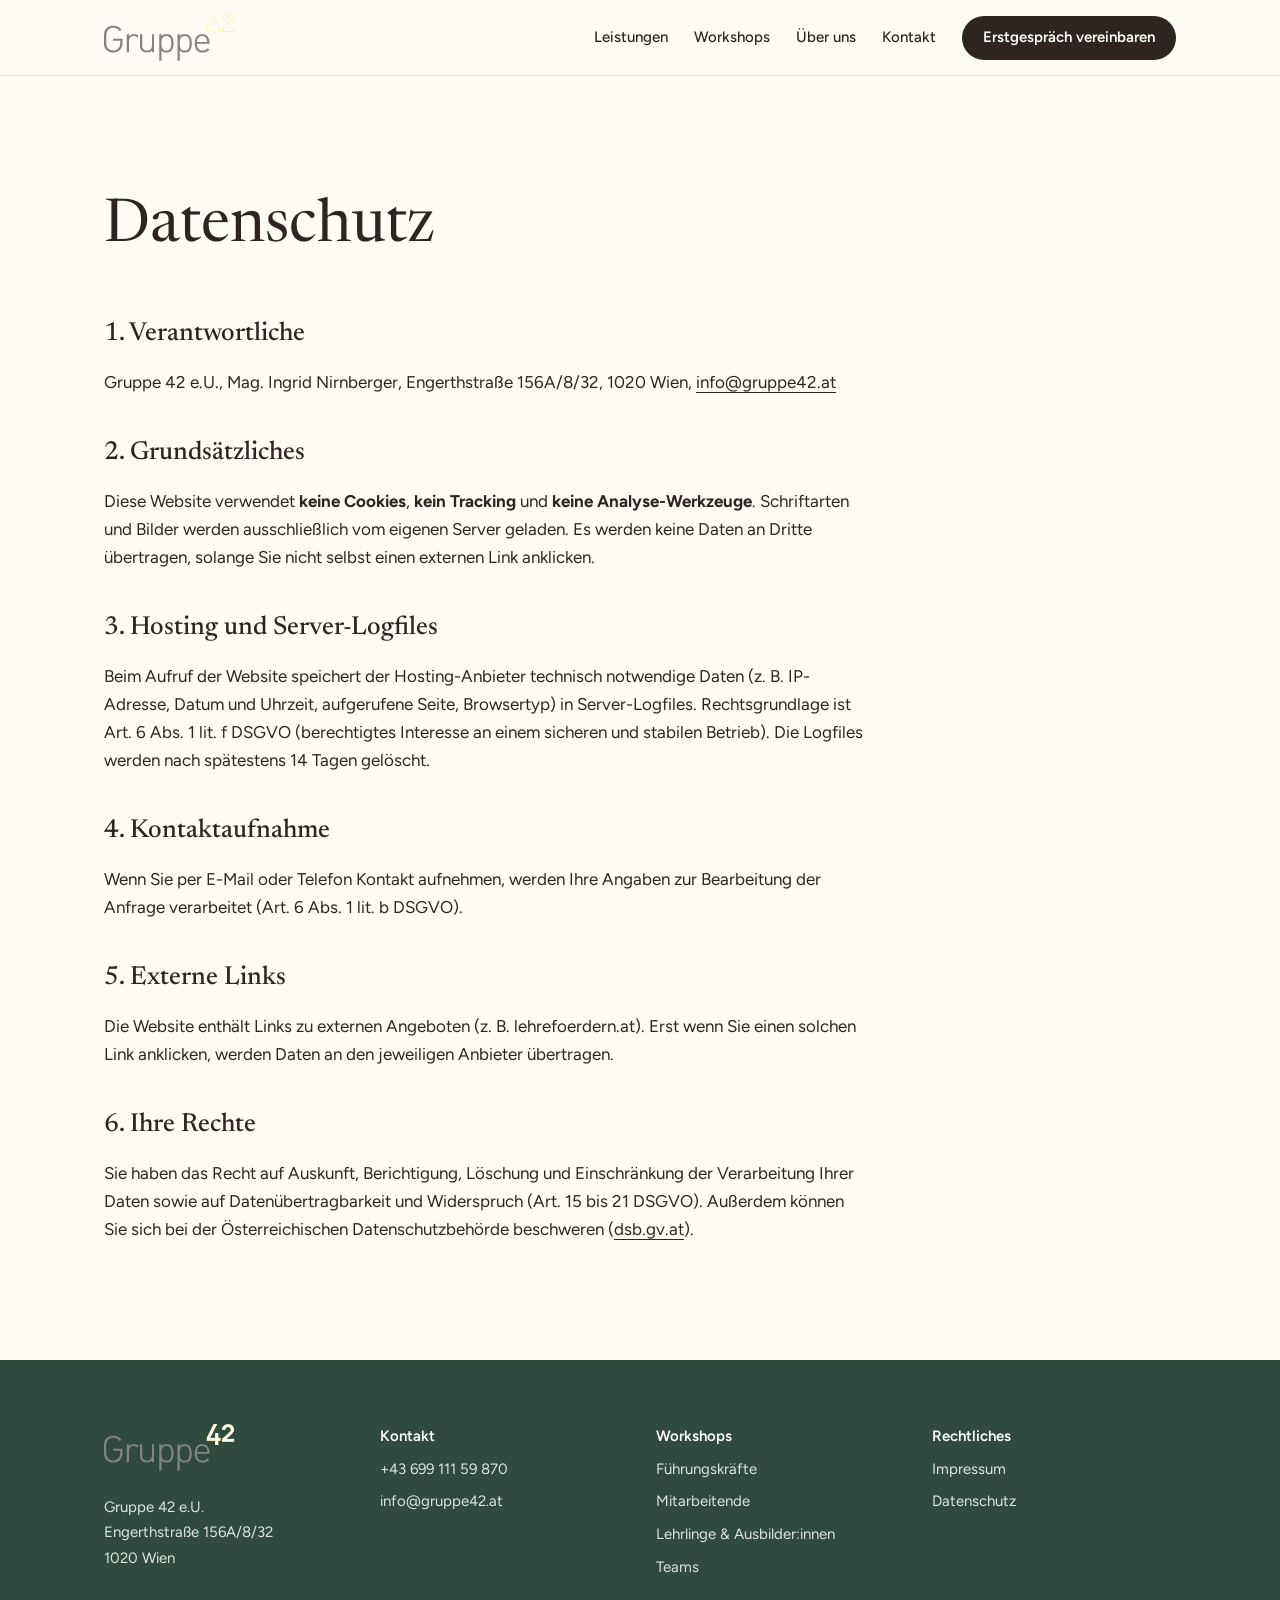
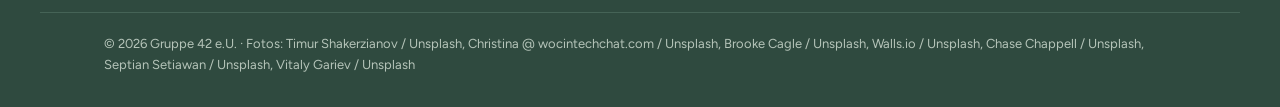
==== commit 7bd50e3f: "Add Gruppe 42 logo and partner logos from gruppe42.at Co-Authored-By: Claude Sonnet 5.5 <noreply@ant" ====
--- a/public/datenschutz.html
+++ b/public/datenschutz.html
@@ -20,7 +20,7 @@
 <meta property="og:url" content="https://gruppe42.seitenschwung.com/datenschutz.html">
 <meta property="og:image" content="https://gruppe42.seitenschwung.com/img/hero-1200.webp">
 <meta name="twitter:card" content="summary_large_image">
-<style>@font-face{font-family:"Newsreader";src:url("fonts/newsreader-latin-wght-normal.woff2") format("woff2");font-weight:400 600;font-style:normal;font-display:swap}@font-face{font-family:"Newsreader";src:url("fonts/newsreader-latin-wght-italic.woff2") format("woff2");font-weight:400 600;font-style:italic;font-display:swap}@font-face{font-family:"Figtree";src:url("fonts/figtree-latin-wght-normal.woff2") format("woff2");font-weight:400 700;font-style:normal;font-display:swap}:root{--honig:#F2B33D;--honig-hell:#FCE7B8;--creme:#FFFBF5;--sand:#F8EEDF;--espresso:#2E2520;--text-2:#574A40;--stein:#74655A;--terrakotta:#9A4E1A;--wald:#2F4A3F;--wald-linie:#456356;--salbei:#DCE6DE;--salbei-2:#B5C4B9;--linie:#EADFCF;--linie-2:#E0D2BE;--titel:"Newsreader",Georgia,serif;--text:"Figtree",system-ui,-apple-system,"Segoe UI",sans-serif;--breite:1200px;--rand:clamp(20px,5vw,64px);--abstand:clamp(64px,8vw,112px)}*,*::before,*::after{box-sizing:border-box}html{-webkit-text-size-adjust:100%;scroll-behavior:smooth;scroll-padding-top:88px}@media (prefers-reduced-motion:reduce){html{scroll-behavior:auto}}body{margin:0;background:var(--creme);color:var(--espresso);font-family:var(--text);font-size:17px;line-height:1.65}img{max-width:100%;height:auto;display:block}picture{display:contents}a{color:var(--espresso);text-underline-offset:4px}a:hover{color:var(--terrakotta)}:focus-visible{outline:3px solid var(--espresso);outline-offset:3px;border-radius:4px}h1,h2,h3,p,ul,ol,figure,blockquote{margin:0}em{font-style:italic;color:var(--terrakotta)}.sr-only{position:absolute;width:1px;height:1px;overflow:hidden;clip:rect(0 0 0 0);white-space:nowrap}.skip-link{position:absolute;left:16px;top:-60px;z-index:50;padding:10px 16px;background:var(--espresso);color:#fff;border-radius:8px}.skip-link:focus{top:12px;color:#fff}.container{max-width:var(--breite);margin:0 auto;padding-inline:var(--rand)}.abschnitt{padding-block:var(--abstand)}.sand{background:var(--sand)}.kicker{font-size:13px;font-weight:600;letter-spacing:.12em;text-transform:uppercase;color:var(--terrakotta);margin-bottom:14px}.titel-gross,.titel{font-family:var(--titel);font-weight:400;letter-spacing:-.01em}.titel{font-size:clamp(34px,4.4vw,54px);line-height:1.08}.leise{color:var(--text-2)}.kopfzeile{display:flex;flex-wrap:wrap;justify-content:space-between;align-items:flex-end;gap:16px 40px;margin-bottom:48px}.kopfzeile>div{max-width:680px}.textlink{font-weight:600;text-decoration-thickness:2px}.entwurf{background:var(--espresso);color:var(--honig-hell);font-size:14px;text-align:center;padding:8px 16px}.knopf{display:inline-flex;align-items:center;justify-content:center;gap:10px;min-height:52px;padding:0 26px;border-radius:999px;font-weight:600;text-decoration:none;border:1.5px solid transparent;transition:background-color .2s,color .2s,border-color .2s}.knopf .icon{width:18px;height:18px}.knopf-honig{background:var(--honig);color:var(--espresso)}.knopf-honig:hover{background:#E8A52A;color:var(--espresso)}.knopf-dunkel{background:var(--espresso);color:#fff}.knopf-dunkel:hover{background:#4A3D35;color:#fff}.knopf-rand{border-color:var(--espresso);color:var(--espresso)}.knopf-rand:hover{background:var(--espresso);color:#fff}.knoepfe{display:flex;flex-wrap:wrap;gap:12px}.icon{width:20px;height:20px;flex:none}.kopf{position:sticky;top:0;z-index:20;background:rgba(255,251,245,.94);backdrop-filter:blur(8px);border-bottom:1px solid var(--linie)}.kopf-innen{display:flex;flex-wrap:wrap;align-items:center;justify-content:space-between;gap:10px 28px;padding-block:14px}.marke{display:inline-flex;align-items:flex-start;gap:2px;text-decoration:none;color:var(--espresso);font-size:25px;font-weight:600;letter-spacing:-.02em;line-height:1}.marke:hover{color:var(--espresso)}.marke-zahl{display:inline-flex;align-items:center;justify-content:center;width:26px;height:26px;margin-top:-10px;border-radius:999px;background:var(--honig);font-size:12px;font-weight:700;letter-spacing:0}.hauptnav ul{display:flex;flex-wrap:wrap;align-items:center;gap:4px 26px;list-style:none;padding:0;font-size:15px;font-weight:500}.hauptnav a{text-decoration:none;padding-block:6px}.hauptnav a[aria-current="page"]{box-shadow:inset 0 -3px 0 var(--honig)}.hauptnav .knopf{min-height:44px;padding:0 20px}@media (max-width:860px){.kopf{position:static}.hauptnav{width:100%}.hauptnav ul{gap:2px 18px}.hauptnav li:last-child{width:100%;margin-top:6px}.hauptnav .knopf{width:100%}}.hero-text{display:flex;flex-wrap:wrap;align-items:flex-end;justify-content:space-between;gap:32px 64px;padding-block:clamp(48px,8vw,112px) clamp(36px,5vw,64px)}.hero-text>div:first-child{flex:2 1 560px;min-width:0}.hero-text>div:last-child{flex:1 1 300px;min-width:0;max-width:420px}.hero h1{font-family:var(--titel);font-weight:400;font-size:clamp(46px,7.2vw,100px);line-height:1;letter-spacing:-.02em}.hero-lead{font-size:18px;color:var(--text-2);margin-bottom:28px}.hero-bild{max-width:1360px;margin:0 auto;padding-inline:clamp(12px,3vw,40px)}.hero-bild img{width:100%;height:clamp(300px,46vw,640px);object-fit:cover;border-radius:32px}.zahlen{display:grid;grid-template-columns:repeat(auto-fit,minmax(220px,1fr));border-top:1px solid var(--linie);margin-top:48px;list-style:none;padding:0}.zahlen li{padding:24px 24px 0 0}.zahlen strong{display:block;font-family:var(--titel);font-weight:400;font-size:44px;line-height:1}.zahlen span{display:block;margin-top:6px;font-size:14px;color:var(--stein)}.referenzen{padding-block:40px 44px}.referenzen-titel{font-size:13px;font-weight:600;letter-spacing:.12em;text-transform:uppercase;color:var(--stein);margin-bottom:20px}.referenzen ul{display:grid;grid-template-columns:repeat(auto-fit,minmax(160px,1fr));list-style:none;padding:0;border-top:1px solid var(--linie-2);border-left:1px solid var(--linie-2)}.referenzen li{display:flex;align-items:center;justify-content:center;min-height:72px;padding:12px;text-align:center;font-size:17px;font-weight:700;color:var(--text-2);border-right:1px solid var(--linie-2);border-bottom:1px solid var(--linie-2)}.haltung{background:var(--wald);color:#fff}.haltung .container{display:flex;flex-wrap:wrap;gap:40px 64px;align-items:flex-end}.haltung .kicker{color:var(--honig)}.haltung-zitat{flex:2 1 520px;min-width:0}.haltung-zitat p:not(.kicker){font-family:var(--titel);font-size:clamp(32px,4.2vw,54px);line-height:1.12}.haltung-zitat em{color:var(--honig)}.haltung-neben{flex:1 1 300px;min-width:0;color:var(--salbei)}.geschichte .container{display:flex;flex-wrap:wrap;gap:48px 80px;align-items:flex-start}.geschichte-intro{flex:1 1 340px;min-width:0;max-width:440px}.geschichte-intro>p{margin-top:24px;color:var(--text-2)}.qualifikationen{margin-top:32px;padding-top:24px;border-top:1px solid var(--linie)}.qualifikationen h3{font-size:13px;font-weight:700;letter-spacing:.1em;text-transform:uppercase;margin-bottom:12px}.qualifikationen ul{list-style:none;padding:0;display:grid;gap:8px;font-size:15px;color:var(--text-2)}.zeitleiste{flex:2 1 520px;min-width:0;list-style:none;padding:0}.zeitleiste li{position:relative;display:flex;flex-wrap:wrap;gap:4px 28px;padding:0 0 32px 32px;border-left:2px solid var(--linie)}.zeitleiste li:last-child{padding-bottom:0;border-left-color:transparent}.zeitleiste li::before{content:"";position:absolute;left:-7px;top:10px;width:12px;height:12px;border-radius:999px;background:var(--linie-2)}.zeitleiste li.hervor::before{left:-9px;top:8px;width:16px;height:16px;background:var(--honig)}.zeitleiste li:last-child::before{left:-9px;top:8px;width:16px;height:16px;background:var(--wald)}.zeitleiste-jahr{flex:0 0 96px;font-family:var(--titel);font-size:34px;line-height:1.1;color:var(--terrakotta)}.zeitleiste li:last-child .zeitleiste-jahr{color:var(--wald)}.zeitleiste-text{flex:1 1 260px;min-width:0}.zeitleiste-text strong{display:block;font-size:18px}.zeitleiste-text span{color:var(--text-2)}.karten{display:grid;grid-template-columns:repeat(auto-fit,minmax(290px,1fr));gap:24px;list-style:none;padding:0}.karte{display:flex;flex-direction:column;background:var(--creme);border-radius:24px;overflow:hidden}.karte img{width:100%;aspect-ratio:16 / 10;object-fit:cover}.karte-inhalt{display:flex;flex-direction:column;gap:16px;padding:24px 28px 28px;flex:1}.karte h3{font-size:24px;line-height:1.25;font-weight:700;letter-spacing:-.01em}.karte p{color:var(--text-2)}.karte .textlink{margin-top:auto}.schlagworte{display:flex;flex-wrap:wrap;gap:8px;list-style:none;padding:0}.schlagworte li{font-size:14px;font-weight:500;padding:6px 12px;border-radius:999px;background:var(--sand)}.zielgruppen{display:grid;grid-template-columns:repeat(auto-fit,minmax(250px,1fr));border-top:1px solid var(--linie);list-style:none;padding:0;column-gap:24px}.zielgruppe a{display:flex;flex-direction:column;gap:14px;padding:28px 0 32px;text-decoration:none;color:var(--espresso);border-bottom:1px solid var(--linie);height:100%}.zielgruppe img{width:100%;aspect-ratio:4 / 3;object-fit:cover;border-radius:20px}.zielgruppe-titel{font-size:20px;font-weight:700}.zielgruppe-teaser{font-family:var(--titel);font-size:24px;line-height:1.2;color:var(--text-2)}.zielgruppe-info{font-size:14px;color:var(--stein)}.zielgruppe a:hover .zielgruppe-titel{color:var(--terrakotta)}.plakette{align-self:flex-start;font-size:13px;font-weight:700;padding:5px 12px;border-radius:999px;background:var(--honig);color:var(--espresso)}.schritte{display:grid;grid-template-columns:repeat(auto-fit,minmax(230px,1fr));gap:24px;list-style:none;padding:0;counter-reset:schritt}.schritte li{display:flex;flex-direction:column;gap:12px;counter-increment:schritt}.schritte li::before{content:counter(schritt);display:inline-flex;align-items:center;justify-content:center;width:48px;height:48px;border-radius:999px;border:1.5px solid var(--espresso);font-weight:700}.schritte li:first-child::before{background:var(--honig);border-color:var(--honig)}.schritte strong{font-size:20px}.schritte span{color:var(--text-2)}.stimmen{display:flex;flex-wrap:wrap;gap:48px;align-items:flex-start}.stimme-haupt{flex:3 1 520px;min-width:0}.stimme-haupt blockquote{font-family:var(--titel);font-size:clamp(30px,3.4vw,44px);line-height:1.15}.stimme-weitere{flex:2 1 340px;min-width:0;display:grid;gap:16px}.stimme-karte{padding:24px;border-radius:20px;background:var(--sand)}.stimme-karte blockquote{font-size:16px;line-height:1.6}figcaption{margin-top:14px;font-size:14px;color:var(--stein)}figcaption strong{color:var(--espresso);font-weight:700}.stimme-haupt figcaption{margin-top:24px;font-size:15px}.person .container{display:flex;flex-wrap:wrap;gap:48px 72px;align-items:center}.person-bild{flex:1 1 300px;min-width:0;max-width:440px;position:relative}.person-bild::before{content:"";position:absolute;inset:24px -16px -16px 24px;border-radius:32px;background:var(--honig)}.person-bild img,.person-bild .platzhalter{position:relative;width:100%;aspect-ratio:4 / 5;object-fit:cover;border-radius:32px}.person-text{flex:1 1 440px;min-width:0}.person-rolle{margin:8px 0 24px;font-size:18px;font-weight:600}.person-text>p:not(.kicker):not(.person-rolle){color:var(--text-2);margin-bottom:24px}.fakten{display:grid;grid-template-columns:repeat(auto-fit,minmax(220px,1fr));gap:14px 24px;list-style:none;padding:0;font-size:15px;margin-bottom:32px}.fakten li{padding-top:12px;border-top:1px solid var(--linie-2)}.fakten strong{display:block}.platzhalter{background:var(--sand)}.kontaktband{background:var(--honig)}.kontaktband .container{display:flex;flex-wrap:wrap;gap:32px 64px;align-items:center;justify-content:space-between}.kontaktband-text{flex:2 1 480px;min-width:0}.kontaktband h2{font-family:var(--titel);font-weight:400;font-size:clamp(36px,5vw,62px);line-height:1.04}.kontaktband h2 em{color:var(--espresso)}.kontaktband p{margin-top:18px;max-width:560px;font-size:18px}.kontaktband .knoepfe{flex:1 1 260px;min-width:0;flex-direction:column}.kontaktband .knopf{min-height:56px}.seitenkopf{background:var(--sand)}.brotkrumen{font-size:14px;color:var(--stein);padding-top:28px;margin-bottom:clamp(28px,5vw,56px)}.brotkrumen ol{display:flex;flex-wrap:wrap;gap:6px;list-style:none;padding:0}.brotkrumen li + li::before{content:"/";margin-right:6px}.brotkrumen a{color:var(--stein)}.seitenkopf-inhalt{display:flex;flex-wrap:wrap;align-items:center;gap:40px 64px;padding-bottom:clamp(56px,7vw,88px)}.seitenkopf-text{flex:2 1 520px;min-width:0}.seitenkopf h1{font-family:var(--titel);font-weight:400;font-size:clamp(42px,5.6vw,74px);line-height:1.04;letter-spacing:-.01em}.seitenkopf-text>p:last-child{margin-top:28px;max-width:620px;font-size:clamp(18px,1.6vw,20px);color:var(--text-2)}.seitenkopf-bild{flex:1 1 360px;min-width:0;position:relative;padding:0 0 24px 24px}.seitenkopf-bild::before{content:"";position:absolute;left:0;bottom:0;width:60%;height:70%;border-radius:28px;background:var(--honig)}.seitenkopf-bild img{position:relative;width:100%;aspect-ratio:4 / 3;object-fit:cover;border-radius:28px}.filter{display:flex;flex-wrap:wrap;gap:8px}.filter[hidden]{display:none}.filter button{min-height:44px;padding:0 18px;border-radius:999px;font:inherit;font-size:15px;font-weight:600;cursor:pointer;background:var(--creme);color:var(--espresso);border:1.5px solid var(--linie-2)}.filter button[aria-pressed="true"]{background:var(--espresso);color:#fff;border-color:var(--espresso)}.workshops{display:grid;grid-template-columns:repeat(auto-fill,minmax(290px,1fr));gap:20px;list-style:none;padding:0}.workshops li[hidden]{display:none}.workshop{display:flex;flex-direction:column;gap:12px;padding:28px;border-radius:24px;border:1px solid var(--linie);background:var(--creme);height:100%}.workshop-kat{font-size:12px;font-weight:700;letter-spacing:.1em;text-transform:uppercase;color:var(--terrakotta)}.workshop h3{font-size:21px;line-height:1.3;font-weight:700;letter-spacing:-.01em}.workshop p{font-size:15px;line-height:1.6;color:var(--text-2)}.workshop-fuss{margin-top:auto;padding-top:16px;border-top:1px solid var(--linie);display:flex;justify-content:space-between;align-items:center;gap:12px;font-size:14px}.workshop-fuss span{color:var(--stein)}.foerderung{display:flex;gap:16px;align-items:center;margin-top:32px;padding:18px 22px;border-radius:16px;background:var(--honig-hell)}.foerderung strong{font-family:var(--titel);font-weight:400;font-size:34px;line-height:1;white-space:nowrap}.rahmen{background:var(--wald);color:#fff}.rahmen .titel em{color:var(--honig)}.rahmen ul{display:grid;grid-template-columns:repeat(auto-fit,minmax(240px,1fr));gap:32px;list-style:none;padding:0;margin-top:40px}.rahmen li{border-top:2px solid var(--honig);padding-top:18px;color:var(--salbei)}.rahmen strong{display:block;font-size:18px;color:#fff;margin-bottom:8px}.zitat-gross blockquote{max-width:900px;font-family:var(--titel);font-size:clamp(30px,3.4vw,44px);line-height:1.15}.abschnitte{display:grid;grid-template-columns:repeat(auto-fit,minmax(280px,1fr));gap:24px;list-style:none;padding:0;counter-reset:abschnitt}.abschnitte li{padding:28px;border-radius:24px;background:var(--creme);border:1px solid var(--linie);counter-increment:abschnitt}.abschnitte li::before{content:"0" counter(abschnitt);display:block;font-family:var(--titel);font-size:34px;color:var(--terrakotta);margin-bottom:8px}.abschnitte h2{font-size:22px;font-weight:700}.abschnitte .untertitel{font-family:var(--titel);font-style:italic;font-size:20px;margin:6px 0 12px}.abschnitte p:last-child{color:var(--text-2)}.rechtliches h1{font-family:var(--titel);font-weight:400;font-size:clamp(40px,5vw,60px);margin-bottom:32px}.rechtstext{max-width:760px}.rechtstext h2{font-family:var(--titel);font-weight:500;font-size:26px;margin:36px 0 12px}.rechtstext p,.rechtstext ul{margin-bottom:14px}.fuss{background:var(--wald);color:var(--salbei);font-size:15px}.fuss a{color:var(--salbei);text-decoration:none}.fuss a:hover{color:#fff;text-decoration:underline}.fuss-innen{display:grid;grid-template-columns:repeat(auto-fit,minmax(200px,1fr));gap:32px;padding-block:64px 32px}.fuss .marke{color:#fff}.fuss .marke-zahl{color:var(--espresso)}.fuss address{font-style:normal;margin-top:16px;line-height:1.7}.fuss h2{font-size:15px;font-weight:600;color:#fff;margin-bottom:8px}.fuss ul{list-style:none;padding:0;display:grid;gap:8px}.fuss-unten{border-top:1px solid var(--wald-linie);padding-block:20px 32px;font-size:13px;color:var(--salbei-2)}</style>
+<style>@font-face{font-family:"Newsreader";src:url("fonts/newsreader-latin-wght-normal.woff2") format("woff2");font-weight:400 600;font-style:normal;font-display:swap}@font-face{font-family:"Newsreader";src:url("fonts/newsreader-latin-wght-italic.woff2") format("woff2");font-weight:400 600;font-style:italic;font-display:swap}@font-face{font-family:"Figtree";src:url("fonts/figtree-latin-wght-normal.woff2") format("woff2");font-weight:400 700;font-style:normal;font-display:swap}:root{--honig:#F2B33D;--honig-hell:#FCE7B8;--creme:#FFFBF5;--sand:#F8EEDF;--espresso:#2E2520;--text-2:#574A40;--stein:#74655A;--terrakotta:#9A4E1A;--wald:#2F4A3F;--wald-linie:#456356;--salbei:#DCE6DE;--salbei-2:#B5C4B9;--linie:#EADFCF;--linie-2:#E0D2BE;--titel:"Newsreader",Georgia,serif;--text:"Figtree",system-ui,-apple-system,"Segoe UI",sans-serif;--breite:1200px;--rand:clamp(20px,5vw,64px);--abstand:clamp(64px,8vw,112px)}*,*::before,*::after{box-sizing:border-box}html{-webkit-text-size-adjust:100%;scroll-behavior:smooth;scroll-padding-top:88px}@media (prefers-reduced-motion:reduce){html{scroll-behavior:auto}}body{margin:0;background:var(--creme);color:var(--espresso);font-family:var(--text);font-size:17px;line-height:1.65}img{max-width:100%;height:auto;display:block}picture{display:contents}a{color:var(--espresso);text-underline-offset:4px}a:hover{color:var(--terrakotta)}:focus-visible{outline:3px solid var(--espresso);outline-offset:3px;border-radius:4px}h1,h2,h3,p,ul,ol,figure,blockquote{margin:0}em{font-style:italic;color:var(--terrakotta)}.sr-only{position:absolute;width:1px;height:1px;overflow:hidden;clip:rect(0 0 0 0);white-space:nowrap}.skip-link{position:absolute;left:16px;top:-60px;z-index:50;padding:10px 16px;background:var(--espresso);color:#fff;border-radius:8px}.skip-link:focus{top:12px;color:#fff}.container{max-width:var(--breite);margin:0 auto;padding-inline:var(--rand)}.abschnitt{padding-block:var(--abstand)}.sand{background:var(--sand)}.kicker{font-size:13px;font-weight:600;letter-spacing:.12em;text-transform:uppercase;color:var(--terrakotta);margin-bottom:14px}.titel-gross,.titel{font-family:var(--titel);font-weight:400;letter-spacing:-.01em}.titel{font-size:clamp(34px,4.4vw,54px);line-height:1.08}.leise{color:var(--text-2)}.kopfzeile{display:flex;flex-wrap:wrap;justify-content:space-between;align-items:flex-end;gap:16px 40px;margin-bottom:48px}.kopfzeile>div{max-width:680px}.textlink{font-weight:600;text-decoration-thickness:2px}.entwurf{background:var(--espresso);color:var(--honig-hell);font-size:14px;text-align:center;padding:8px 16px}.knopf{display:inline-flex;align-items:center;justify-content:center;gap:10px;min-height:52px;padding:0 26px;border-radius:999px;font-weight:600;text-decoration:none;border:1.5px solid transparent;transition:background-color .2s,color .2s,border-color .2s}.knopf .icon{width:18px;height:18px}.knopf-honig{background:var(--honig);color:var(--espresso)}.knopf-honig:hover{background:#E8A52A;color:var(--espresso)}.knopf-dunkel{background:var(--espresso);color:#fff}.knopf-dunkel:hover{background:#4A3D35;color:#fff}.knopf-rand{border-color:var(--espresso);color:var(--espresso)}.knopf-rand:hover{background:var(--espresso);color:#fff}.knoepfe{display:flex;flex-wrap:wrap;gap:12px}.icon{width:20px;height:20px;flex:none}.kopf{position:sticky;top:0;z-index:20;background:rgba(255,251,245,.94);backdrop-filter:blur(8px);border-bottom:1px solid var(--linie)}.kopf-innen{display:flex;flex-wrap:wrap;align-items:center;justify-content:space-between;gap:10px 28px;padding-block:14px}.marke{display:inline-flex;align-items:flex-start;gap:2px;text-decoration:none;color:var(--espresso);font-size:25px;font-weight:600;letter-spacing:-.02em;line-height:1}.marke:hover{color:var(--espresso)}.marke-zahl{display:inline-flex;align-items:center;justify-content:center;width:26px;height:26px;margin-top:-10px;border-radius:999px;background:var(--honig);font-size:12px;font-weight:700;letter-spacing:0}.hauptnav ul{display:flex;flex-wrap:wrap;align-items:center;gap:4px 26px;list-style:none;padding:0;font-size:15px;font-weight:500}.hauptnav a{text-decoration:none;padding-block:6px}.hauptnav a[aria-current="page"]{box-shadow:inset 0 -3px 0 var(--honig)}.hauptnav .knopf{min-height:44px;padding:0 20px}@media (max-width:860px){.kopf{position:static}.hauptnav{width:100%}.hauptnav ul{gap:2px 18px}.hauptnav li:last-child{width:100%;margin-top:6px}.hauptnav .knopf{width:100%}}.hero-text{display:flex;flex-wrap:wrap;align-items:flex-end;justify-content:space-between;gap:32px 64px;padding-block:clamp(48px,8vw,112px) clamp(36px,5vw,64px)}.hero-text>div:first-child{flex:2 1 560px;min-width:0}.hero-text>div:last-child{flex:1 1 300px;min-width:0;max-width:420px}.hero h1{font-family:var(--titel);font-weight:400;font-size:clamp(46px,7.2vw,100px);line-height:1;letter-spacing:-.02em}.hero-lead{font-size:18px;color:var(--text-2);margin-bottom:28px}.hero-bild{max-width:1360px;margin:0 auto;padding-inline:clamp(12px,3vw,40px)}.hero-bild img{width:100%;height:clamp(300px,46vw,640px);object-fit:cover;border-radius:32px}.zahlen{display:grid;grid-template-columns:repeat(auto-fit,minmax(220px,1fr));border-top:1px solid var(--linie);margin-top:48px;list-style:none;padding:0}.zahlen li{padding:24px 24px 0 0}.zahlen strong{display:block;font-family:var(--titel);font-weight:400;font-size:44px;line-height:1}.zahlen span{display:block;margin-top:6px;font-size:14px;color:var(--stein)}.referenzen{padding-block:40px 44px}.referenzen-titel{font-size:13px;font-weight:600;letter-spacing:.12em;text-transform:uppercase;color:var(--stein);margin-bottom:20px}.referenzen ul{display:grid;grid-template-columns:repeat(auto-fit,minmax(160px,1fr));list-style:none;padding:0;border-top:1px solid var(--linie-2);border-left:1px solid var(--linie-2)}.referenzen li{display:flex;align-items:center;justify-content:center;min-height:72px;padding:12px;text-align:center;font-size:17px;font-weight:700;color:var(--text-2);border-right:1px solid var(--linie-2);border-bottom:1px solid var(--linie-2)}.haltung{background:var(--wald);color:#fff}.haltung .container{display:flex;flex-wrap:wrap;gap:40px 64px;align-items:flex-end}.haltung .kicker{color:var(--honig)}.haltung-zitat{flex:2 1 520px;min-width:0}.haltung-zitat p:not(.kicker){font-family:var(--titel);font-size:clamp(32px,4.2vw,54px);line-height:1.12}.haltung-zitat em{color:var(--honig)}.haltung-neben{flex:1 1 300px;min-width:0;color:var(--salbei)}.geschichte .container{display:flex;flex-wrap:wrap;gap:48px 80px;align-items:flex-start}.geschichte-intro{flex:1 1 340px;min-width:0;max-width:440px}.geschichte-intro>p{margin-top:24px;color:var(--text-2)}.qualifikationen{margin-top:32px;padding-top:24px;border-top:1px solid var(--linie)}.qualifikationen h3{font-size:13px;font-weight:700;letter-spacing:.1em;text-transform:uppercase;margin-bottom:12px}.qualifikationen ul{list-style:none;padding:0;display:grid;gap:8px;font-size:15px;color:var(--text-2)}.zeitleiste{flex:2 1 520px;min-width:0;list-style:none;padding:0}.zeitleiste li{position:relative;display:flex;flex-wrap:wrap;gap:4px 28px;padding:0 0 32px 32px;border-left:2px solid var(--linie)}.zeitleiste li:last-child{padding-bottom:0;border-left-color:transparent}.zeitleiste li::before{content:"";position:absolute;left:-7px;top:10px;width:12px;height:12px;border-radius:999px;background:var(--linie-2)}.zeitleiste li.hervor::before{left:-9px;top:8px;width:16px;height:16px;background:var(--honig)}.zeitleiste li:last-child::before{left:-9px;top:8px;width:16px;height:16px;background:var(--wald)}.zeitleiste-jahr{flex:0 0 96px;font-family:var(--titel);font-size:34px;line-height:1.1;color:var(--terrakotta)}.zeitleiste li:last-child .zeitleiste-jahr{color:var(--wald)}.zeitleiste-text{flex:1 1 260px;min-width:0}.zeitleiste-text strong{display:block;font-size:18px}.zeitleiste-text span{color:var(--text-2)}.karten{display:grid;grid-template-columns:repeat(auto-fit,minmax(290px,1fr));gap:24px;list-style:none;padding:0}.karte{display:flex;flex-direction:column;background:var(--creme);border-radius:24px;overflow:hidden}.karte img{width:100%;aspect-ratio:16 / 10;object-fit:cover}.karte-inhalt{display:flex;flex-direction:column;gap:16px;padding:24px 28px 28px;flex:1}.karte h3{font-size:24px;line-height:1.25;font-weight:700;letter-spacing:-.01em}.karte p{color:var(--text-2)}.karte .textlink{margin-top:auto}.schlagworte{display:flex;flex-wrap:wrap;gap:8px;list-style:none;padding:0}.schlagworte li{font-size:14px;font-weight:500;padding:6px 12px;border-radius:999px;background:var(--sand)}.zielgruppen{display:grid;grid-template-columns:repeat(auto-fit,minmax(250px,1fr));border-top:1px solid var(--linie);list-style:none;padding:0;column-gap:24px}.zielgruppe a{display:flex;flex-direction:column;gap:14px;padding:28px 0 32px;text-decoration:none;color:var(--espresso);border-bottom:1px solid var(--linie);height:100%}.zielgruppe img{width:100%;aspect-ratio:4 / 3;object-fit:cover;border-radius:20px}.zielgruppe-titel{font-size:20px;font-weight:700}.zielgruppe-teaser{font-family:var(--titel);font-size:24px;line-height:1.2;color:var(--text-2)}.zielgruppe-info{font-size:14px;color:var(--stein)}.zielgruppe a:hover .zielgruppe-titel{color:var(--terrakotta)}.plakette{align-self:flex-start;font-size:13px;font-weight:700;padding:5px 12px;border-radius:999px;background:var(--honig);color:var(--espresso)}.schritte{display:grid;grid-template-columns:repeat(auto-fit,minmax(230px,1fr));gap:24px;list-style:none;padding:0;counter-reset:schritt}.schritte li{display:flex;flex-direction:column;gap:12px;counter-increment:schritt}.schritte li::before{content:counter(schritt);display:inline-flex;align-items:center;justify-content:center;width:48px;height:48px;border-radius:999px;border:1.5px solid var(--espresso);font-weight:700}.schritte li:first-child::before{background:var(--honig);border-color:var(--honig)}.schritte strong{font-size:20px}.schritte span{color:var(--text-2)}.stimmen{display:flex;flex-wrap:wrap;gap:48px;align-items:flex-start}.stimme-haupt{flex:3 1 520px;min-width:0}.stimme-haupt blockquote{font-family:var(--titel);font-size:clamp(30px,3.4vw,44px);line-height:1.15}.stimme-weitere{flex:2 1 340px;min-width:0;display:grid;gap:16px}.stimme-karte{padding:24px;border-radius:20px;background:var(--sand)}.stimme-karte blockquote{font-size:16px;line-height:1.6}figcaption{margin-top:14px;font-size:14px;color:var(--stein)}figcaption strong{color:var(--espresso);font-weight:700}.stimme-haupt figcaption{margin-top:24px;font-size:15px}.person .container{display:flex;flex-wrap:wrap;gap:48px 72px;align-items:center}.person-bild{flex:1 1 300px;min-width:0;max-width:440px;position:relative}.person-bild::before{content:"";position:absolute;inset:24px -16px -16px 24px;border-radius:32px;background:var(--honig)}.person-bild img,.person-bild .platzhalter{position:relative;width:100%;aspect-ratio:4 / 5;object-fit:cover;border-radius:32px}.person-text{flex:1 1 440px;min-width:0}.person-rolle{margin:8px 0 24px;font-size:18px;font-weight:600}.person-text>p:not(.kicker):not(.person-rolle){color:var(--text-2);margin-bottom:24px}.fakten{display:grid;grid-template-columns:repeat(auto-fit,minmax(220px,1fr));gap:14px 24px;list-style:none;padding:0;font-size:15px;margin-bottom:32px}.fakten li{padding-top:12px;border-top:1px solid var(--linie-2)}.fakten strong{display:block}.platzhalter{background:var(--sand)}.kontaktband{background:var(--honig)}.kontaktband .container{display:flex;flex-wrap:wrap;gap:32px 64px;align-items:center;justify-content:space-between}.kontaktband-text{flex:2 1 480px;min-width:0}.kontaktband h2{font-family:var(--titel);font-weight:400;font-size:clamp(36px,5vw,62px);line-height:1.04}.kontaktband h2 em{color:var(--espresso)}.kontaktband p{margin-top:18px;max-width:560px;font-size:18px}.kontaktband .knoepfe{flex:1 1 260px;min-width:0;flex-direction:column}.kontaktband .knopf{min-height:56px}.seitenkopf{background:var(--sand)}.brotkrumen{font-size:14px;color:var(--stein);padding-top:28px;margin-bottom:clamp(28px,5vw,56px)}.brotkrumen ol{display:flex;flex-wrap:wrap;gap:6px;list-style:none;padding:0}.brotkrumen li + li::before{content:"/";margin-right:6px}.brotkrumen a{color:var(--stein)}.seitenkopf-inhalt{display:flex;flex-wrap:wrap;align-items:center;gap:40px 64px;padding-bottom:clamp(56px,7vw,88px)}.seitenkopf-text{flex:2 1 520px;min-width:0}.seitenkopf h1{font-family:var(--titel);font-weight:400;font-size:clamp(42px,5.6vw,74px);line-height:1.04;letter-spacing:-.01em}.seitenkopf-text>p:last-child{margin-top:28px;max-width:620px;font-size:clamp(18px,1.6vw,20px);color:var(--text-2)}.seitenkopf-bild{flex:1 1 360px;min-width:0;position:relative;padding:0 0 24px 24px}.seitenkopf-bild::before{content:"";position:absolute;left:0;bottom:0;width:60%;height:70%;border-radius:28px;background:var(--honig)}.seitenkopf-bild img{position:relative;width:100%;aspect-ratio:4 / 3;object-fit:cover;border-radius:28px}.filter{display:flex;flex-wrap:wrap;gap:8px}.filter[hidden]{display:none}.filter button{min-height:44px;padding:0 18px;border-radius:999px;font:inherit;font-size:15px;font-weight:600;cursor:pointer;background:var(--creme);color:var(--espresso);border:1.5px solid var(--linie-2)}.filter button[aria-pressed="true"]{background:var(--espresso);color:#fff;border-color:var(--espresso)}.workshops{display:grid;grid-template-columns:repeat(auto-fill,minmax(290px,1fr));gap:20px;list-style:none;padding:0}.workshops li[hidden]{display:none}.workshop{display:flex;flex-direction:column;gap:12px;padding:28px;border-radius:24px;border:1px solid var(--linie);background:var(--creme);height:100%}.workshop-kat{font-size:12px;font-weight:700;letter-spacing:.1em;text-transform:uppercase;color:var(--terrakotta)}.workshop h3{font-size:21px;line-height:1.3;font-weight:700;letter-spacing:-.01em}.workshop p{font-size:15px;line-height:1.6;color:var(--text-2)}.workshop-fuss{margin-top:auto;padding-top:16px;border-top:1px solid var(--linie);display:flex;justify-content:space-between;align-items:center;gap:12px;font-size:14px}.workshop-fuss span{color:var(--stein)}.foerderung{display:flex;gap:16px;align-items:center;margin-top:32px;padding:18px 22px;border-radius:16px;background:var(--honig-hell)}.foerderung strong{font-family:var(--titel);font-weight:400;font-size:34px;line-height:1;white-space:nowrap}.rahmen{background:var(--wald);color:#fff}.rahmen .titel em{color:var(--honig)}.rahmen ul{display:grid;grid-template-columns:repeat(auto-fit,minmax(240px,1fr));gap:32px;list-style:none;padding:0;margin-top:40px}.rahmen li{border-top:2px solid var(--honig);padding-top:18px;color:var(--salbei)}.rahmen strong{display:block;font-size:18px;color:#fff;margin-bottom:8px}.zitat-gross blockquote{max-width:900px;font-family:var(--titel);font-size:clamp(30px,3.4vw,44px);line-height:1.15}.abschnitte{display:grid;grid-template-columns:repeat(auto-fit,minmax(280px,1fr));gap:24px;list-style:none;padding:0;counter-reset:abschnitt}.abschnitte li{padding:28px;border-radius:24px;background:var(--creme);border:1px solid var(--linie);counter-increment:abschnitt}.abschnitte li::before{content:"0" counter(abschnitt);display:block;font-family:var(--titel);font-size:34px;color:var(--terrakotta);margin-bottom:8px}.abschnitte h2{font-size:22px;font-weight:700}.abschnitte .untertitel{font-family:var(--titel);font-style:italic;font-size:20px;margin:6px 0 12px}.abschnitte p:last-child{color:var(--text-2)}.rechtliches h1{font-family:var(--titel);font-weight:400;font-size:clamp(40px,5vw,60px);margin-bottom:32px}.rechtstext{max-width:760px}.rechtstext h2{font-family:var(--titel);font-weight:500;font-size:26px;margin:36px 0 12px}.rechtstext p,.rechtstext ul{margin-bottom:14px}.fuss{background:var(--wald);color:var(--salbei);font-size:15px}.fuss a{color:var(--salbei);text-decoration:none}.fuss a:hover{color:#fff;text-decoration:underline}.fuss-innen{display:grid;grid-template-columns:repeat(auto-fit,minmax(200px,1fr));gap:32px;padding-block:64px 32px}.fuss .marke{color:#fff}.fuss .marke-zahl{color:var(--espresso)}.fuss address{font-style:normal;margin-top:16px;line-height:1.7}.fuss h2{font-size:15px;font-weight:600;color:#fff;margin-bottom:8px}.fuss ul{list-style:none;padding:0;display:grid;gap:8px}.fuss-unten{border-top:1px solid var(--wald-linie);padding-block:20px 32px;font-size:13px;color:var(--salbei-2)}.marke-logo{display:block;width:131px;height:auto}.referenzen .referenzen-logos{grid-template-columns:repeat(auto-fit,minmax(170px,1fr))}.referenzen-logos li{min-height:84px;background:#fff}.referenzen-logos img{width:160px;max-width:100%;height:auto}</style>
 <script src="js/main.js?v=186d79c0" defer></script>
 </head>
 <body>
@@ -28,7 +28,7 @@
 
 <header class="kopf">
   <div class="container kopf-innen">
-    <a class="marke" href="./" aria-label="Gruppe 42, Startseite">Gruppe<span class="marke-zahl">42</span></a>
+    <a class="marke" href="./"><img class="marke-logo" src="img/gruppe42-logo.png" alt="Gruppe 42, Startseite" width="131" height="47"></a>
     <nav class="hauptnav" aria-label="Hauptmenü">
       <ul>
         <li><a href="./#leistungen">Leistungen</a></li>
@@ -57,7 +57,7 @@
 <footer class="fuss">
   <div class="container fuss-innen">
     <div>
-      <a class="marke" href="./" aria-label="Gruppe 42, Startseite">Gruppe<span class="marke-zahl">42</span></a>
+      <a class="marke" href="./"><img class="marke-logo" src="img/gruppe42-logo.png" alt="Gruppe 42, Startseite" width="131" height="47"></a>
       <address>Gruppe 42 e.U.<br>Engerthstraße 156A/8/32<br>1020 Wien</address>
     </div>
     <div>
